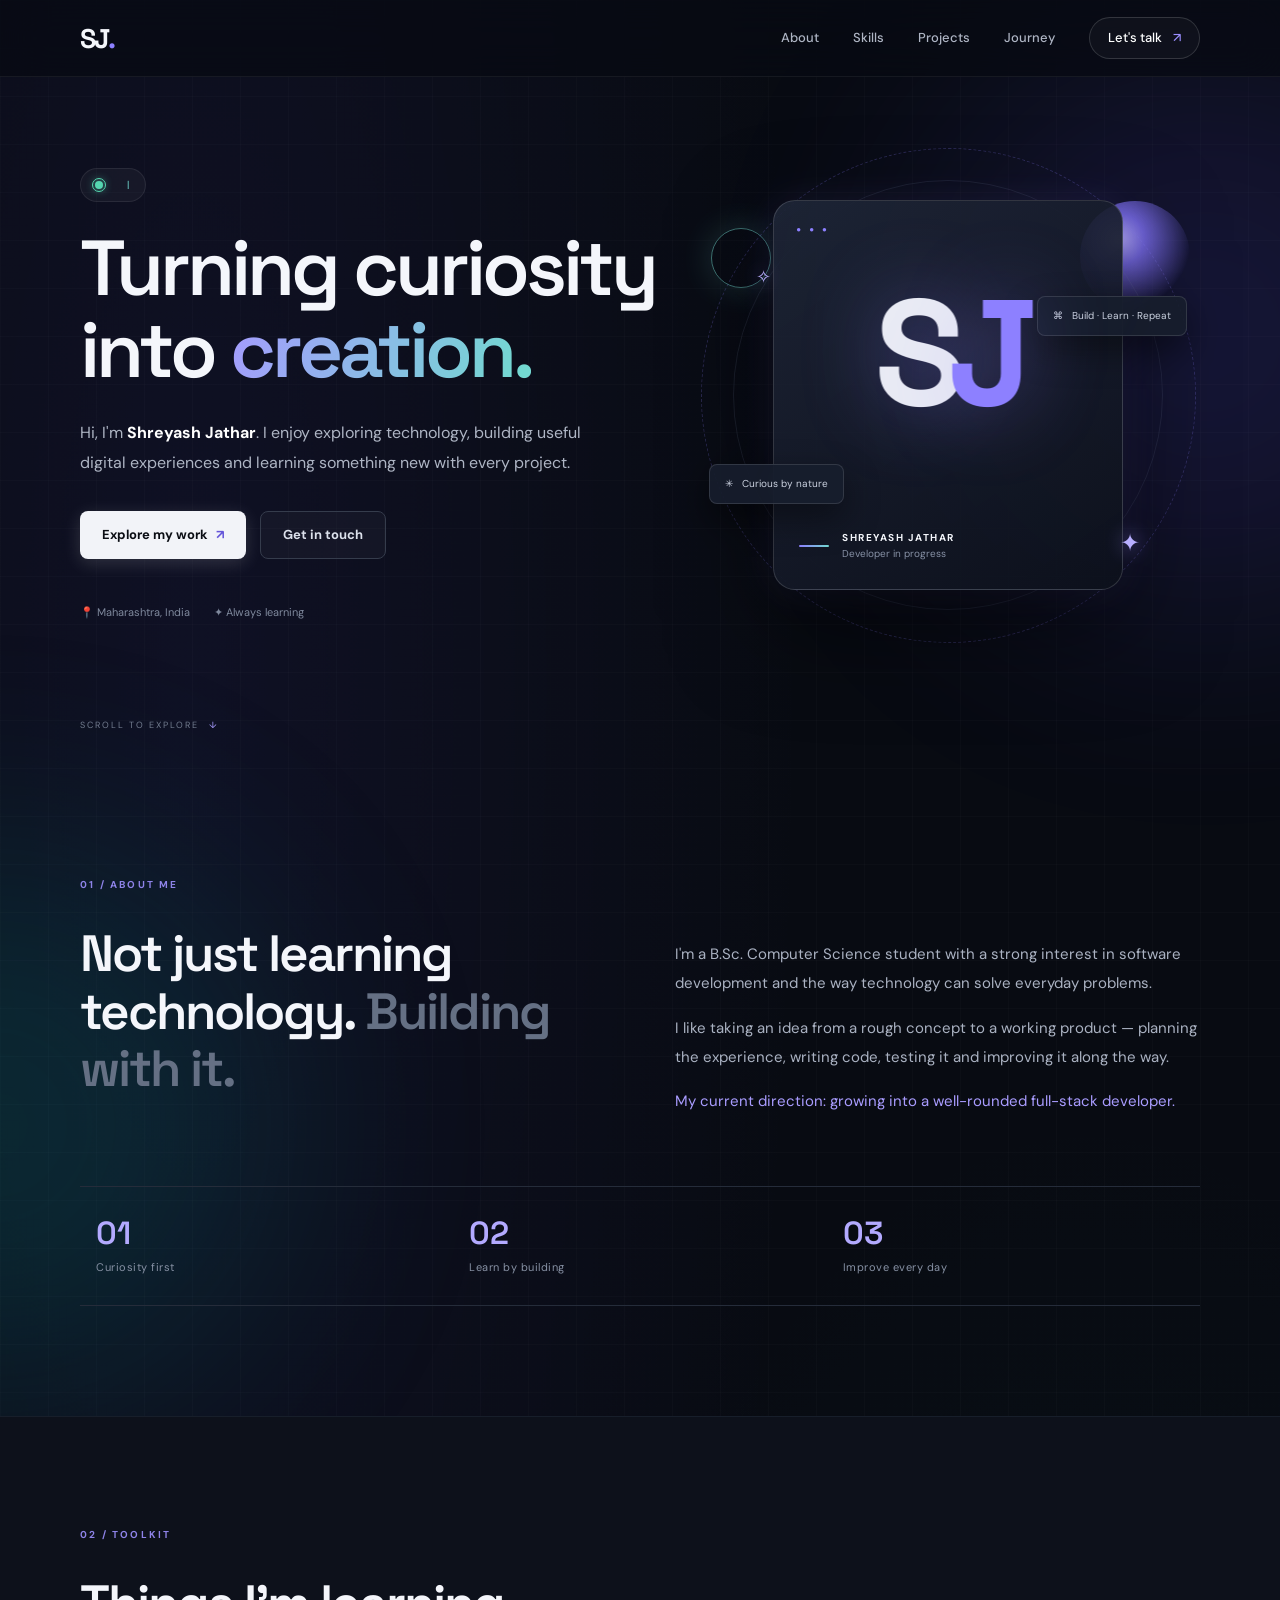
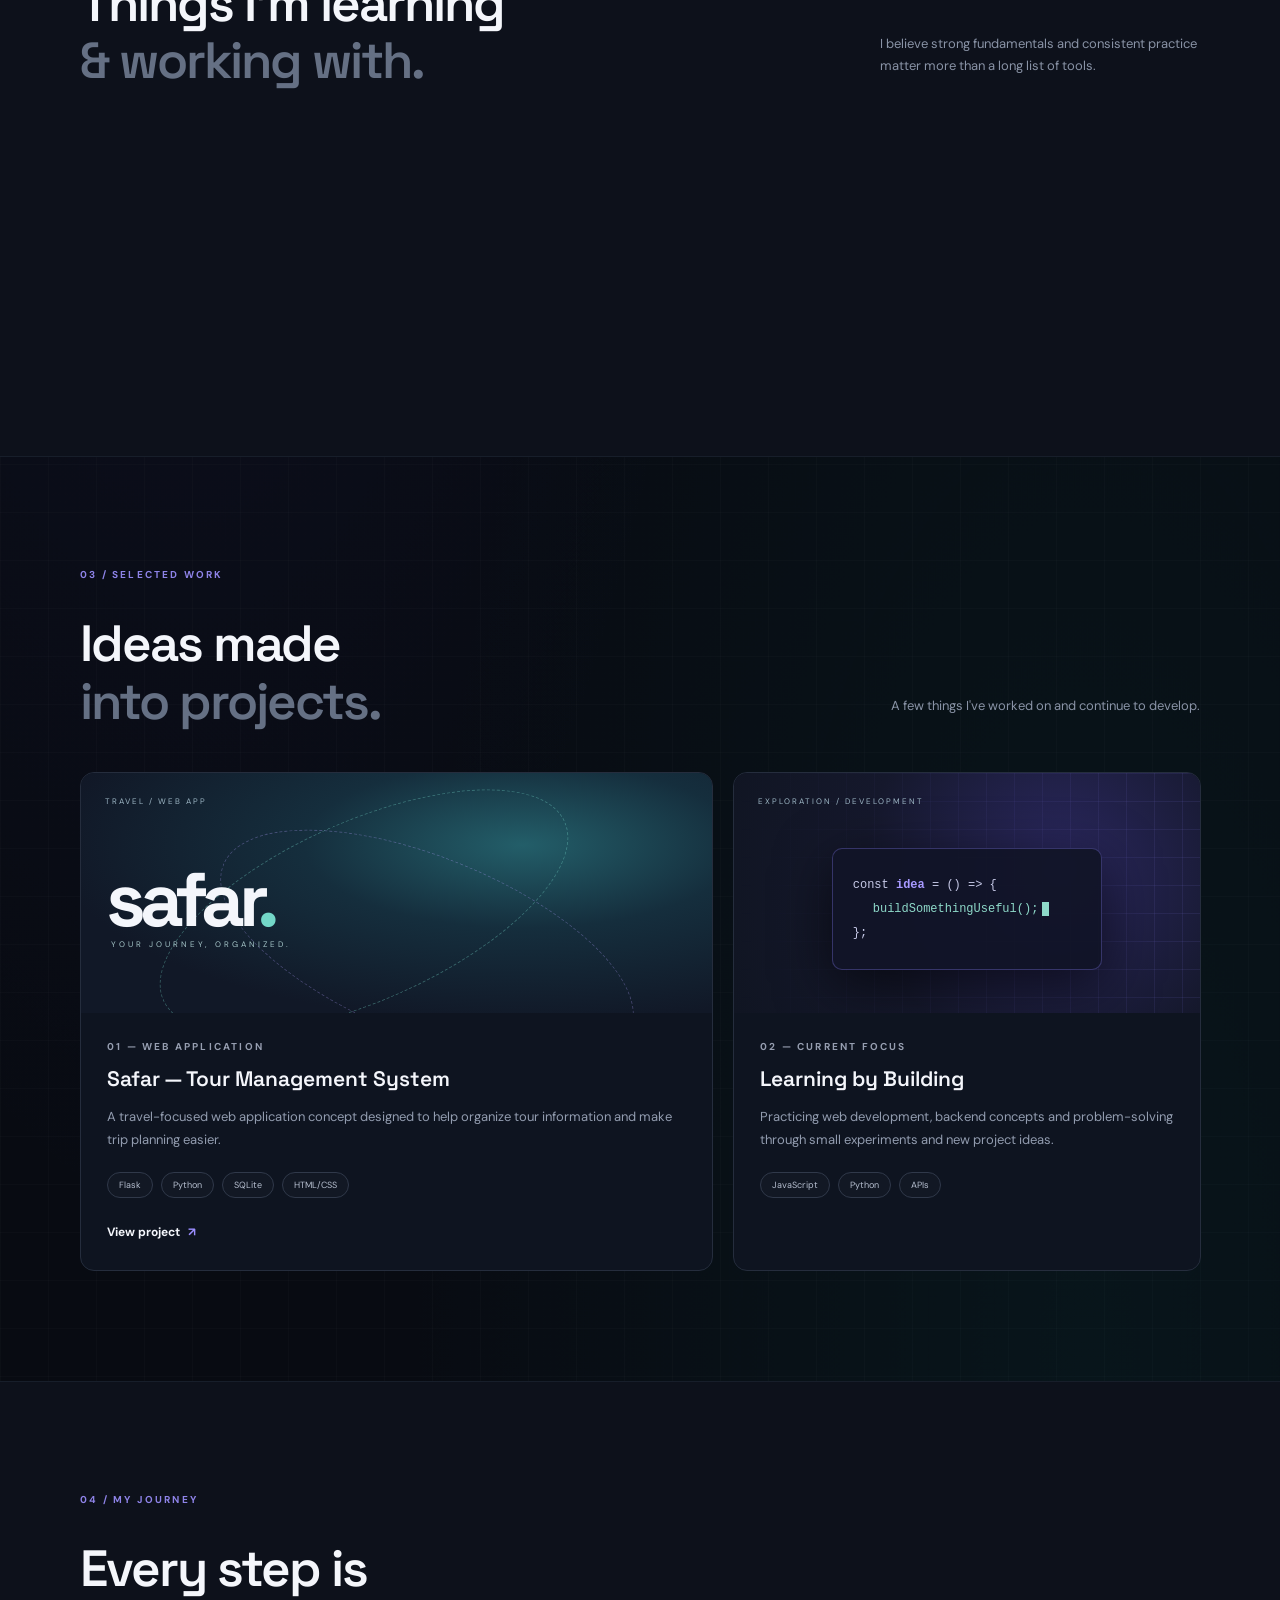
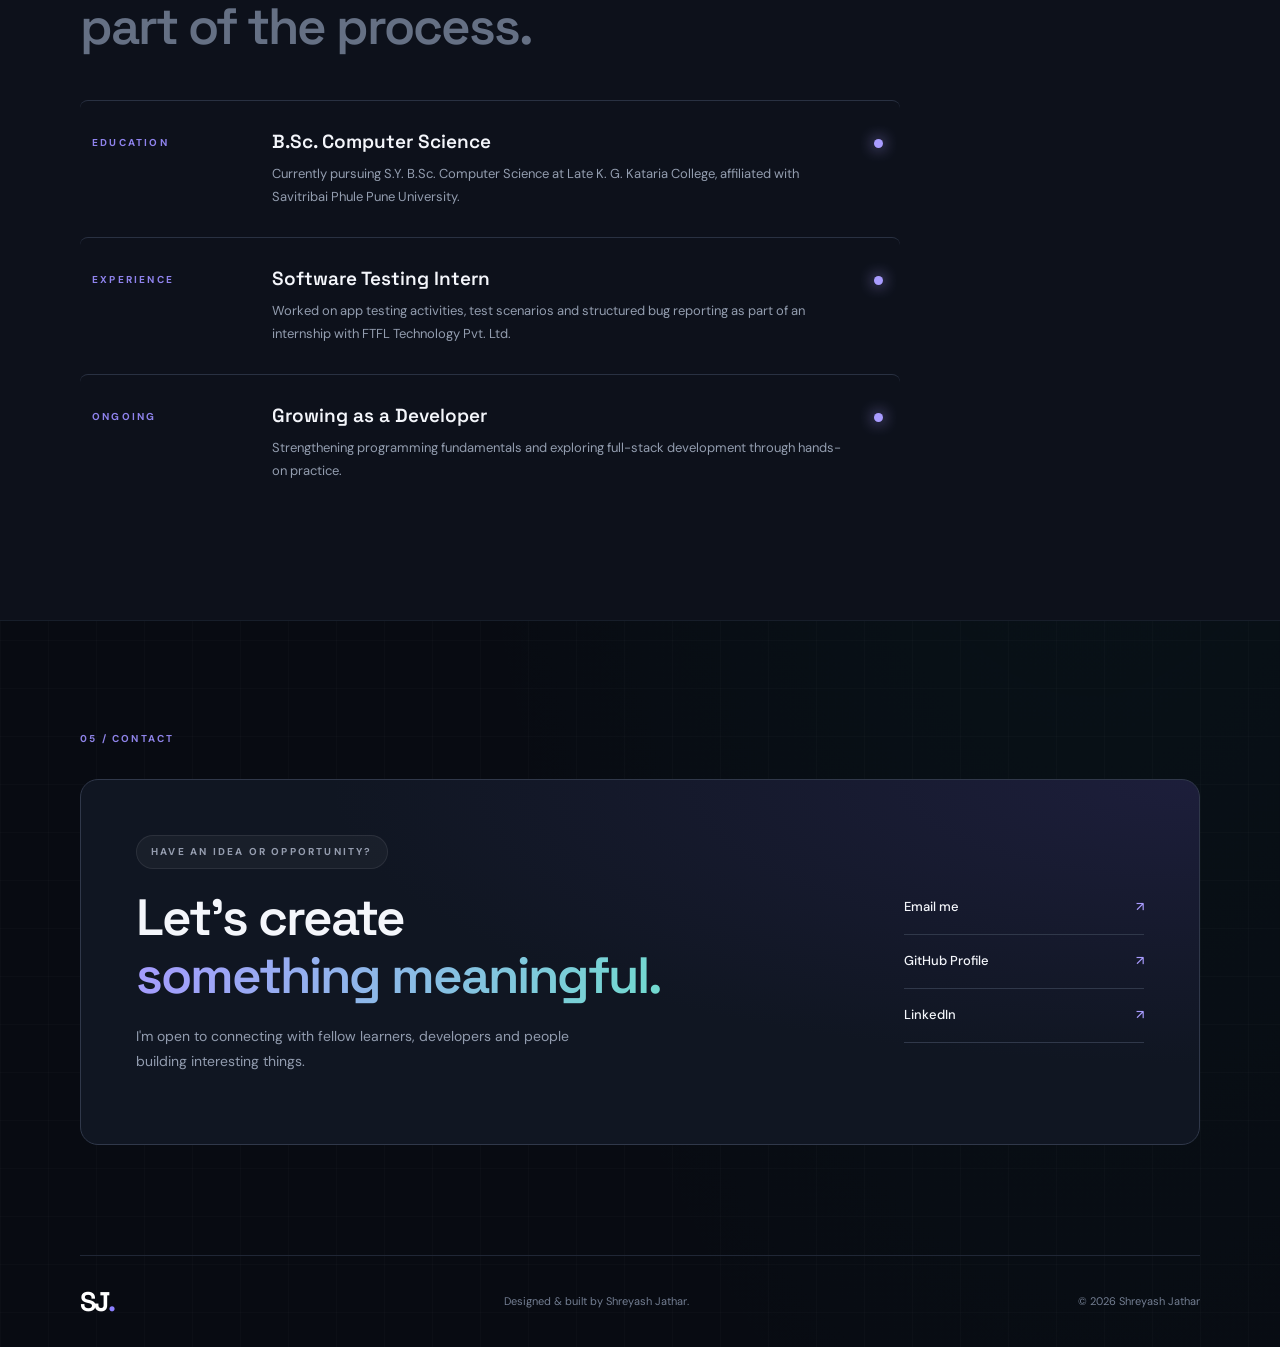
==== index.html @ 14c22c1b "Initial commit: Shreyash Jathar portfolio with advanced motion design" ====
<!DOCTYPE html>
<html lang="en">
<head>
  <meta charset="UTF-8" />
  <meta name="viewport" content="width=device-width, initial-scale=1.0" />
  <meta name="description" content="Shreyash Jathar — Computer Science student, developer and technology enthusiast." />
  <meta name="theme-color" content="#080b12" />
  <title>Shreyash Jathar — Developer Portfolio</title>
  <link rel="preconnect" href="https://fonts.googleapis.com">
  <link rel="preconnect" href="https://fonts.gstatic.com" crossorigin>
  <link href="https://fonts.googleapis.com/css2?family=DM+Sans:wght@400;500;600;700&family=Space+Grotesk:wght@400;500;600;700&display=swap" rel="stylesheet">
  <link rel="stylesheet" href="style.css" />
</head>
<body>
  <div class="scroll-progress" id="scroll-progress"></div>
  <div class="particle-field" aria-hidden="true"><i></i><i></i><i></i><i></i><i></i><i></i><i></i><i></i><i></i><i></i><i></i><i></i></div>
  <div class="ambient ambient-one"></div><div class="ambient ambient-two"></div>
  <header class="nav-wrap">
    <nav class="nav container">
      <a class="brand" href="#home">SJ<span>.</span></a>
      <button class="menu-toggle" aria-label="Toggle navigation" aria-expanded="false">☰</button>
      <div class="nav-links">
        <a href="#about">About</a><a href="#skills">Skills</a><a href="#projects">Projects</a>
        <a href="#journey">Journey</a><a class="nav-contact" href="#contact">Let's talk <span>↗</span></a>
      </div>
    </nav>
  </header>

  <main>
    <section class="hero container" id="home">
      <div class="cursor-glow" aria-hidden="true"></div>
      <div class="hero-copy reveal">
        <div class="eyebrow"><span class="status-dot"></span> <span class="role-text" id="role-text">COMPUTER SCIENCE STUDENT &middot; DEVELOPER</span><span class="role-cursor" aria-hidden="true">|</span></div>
        <h1>Turning curiosity<br>into <span class="gradient-text">creation.</span></h1>
        <p class="hero-lead">Hi, I'm <strong>Shreyash Jathar</strong>. I enjoy exploring technology, building useful digital experiences and learning something new with every project.</p>
        <div class="hero-actions">
          <a class="button primary" href="#projects">Explore my work <span>↗</span></a>
          <a class="button secondary" href="#contact">Get in touch</a>
        </div>
        <div class="hero-meta"><span>📍 Maharashtra, India</span><span>✦ Always learning</span></div>
      </div>
      <div class="hero-visual reveal">
        <div class="motion-orb orb-one"></div><div class="motion-orb orb-two"></div>
        <div class="spark spark-one">✦</div><div class="spark spark-two">✧</div>
        <div class="orbit orbit-a"></div><div class="orbit orbit-b"></div>
        <div class="profile-card">
          <div class="card-top"><span class="window-dots">● ● ●</span></div>
          <div class="monogram">S<span>J</span></div>
          <div class="profile-caption"><span class="caption-line"></span><div><strong>SHREYASH JATHAR</strong><small>Developer in progress</small></div></div>
          <div class="floating-chip chip-code">⌘ &nbsp; Build · Learn · Repeat</div>
          <div class="floating-chip chip-star">✳ &nbsp; Curious by nature</div>
        </div>
      </div>
      <a class="scroll-hint" href="#about">SCROLL TO EXPLORE <span>↓</span></a>
    </section>

    <section class="section container" id="about">
      <div class="section-kicker">01 / ABOUT ME</div>
      <div class="about-grid">
        <div><h2>Not just learning<br>technology. <span class="muted">Building with it.</span></h2></div>
        <div class="about-text"><p>I'm a B.Sc. Computer Science student with a strong interest in software development and the way technology can solve everyday problems.</p><p>I like taking an idea from a rough concept to a working product — planning the experience, writing code, testing it and improving it along the way.</p><p class="accent-note">My current direction: growing into a well-rounded full-stack developer.</p></div>
      </div>
      <div class="stats">
        <div class="stat"><strong>01</strong><span>Curiosity first</span></div>
        <div class="stat"><strong>02</strong><span>Learn by building</span></div>
        <div class="stat"><strong>03</strong><span>Improve every day</span></div>
      </div>
    </section>

    <section class="section skills-section" id="skills">
      <div class="container">
        <div class="section-kicker">02 / TOOLKIT</div>
        <div class="section-heading"><h2>Things I'm learning<br><span class="muted">& working with.</span></h2><p>I believe strong fundamentals and consistent practice matter more than a long list of tools.</p></div>
        <div class="skill-grid">
          <article class="skill-card reveal"><div class="skill-icon">⌘</div><h3>Development</h3><p>HTML · CSS · JavaScript · Python</p><span class="skill-level">Building fundamentals</span></article>
          <article class="skill-card reveal"><div class="skill-icon">▤</div><h3>Backend & Data</h3><p>Flask · REST APIs · SQLite · MySQL</p><span class="skill-level">Learning & practicing</span></article>
          <article class="skill-card reveal"><div class="skill-icon">◈</div><h3>Tools & Workflow</h3><p>Git · GitHub · Netlify · Render</p><span class="skill-level">Project experience</span></article>
          <article class="skill-card reveal"><div class="skill-icon">⌕</div><h3>Quality & Testing</h3><p>Manual testing · Test cases · Bug reports</p><span class="skill-level">Internship experience</span></article>
        </div>
      </div>
    </section>

    <section class="section container" id="projects">
      <div class="section-kicker">03 / SELECTED WORK</div>
      <div class="section-heading"><h2>Ideas made<br><span class="muted">into projects.</span></h2><p>A few things I've worked on and continue to develop.</p></div>
      <div class="project-grid">
        <article class="project-card project-featured reveal">
          <div class="project-art safar-art"><div class="route route-one"></div><div class="route route-two"></div><span class="art-label">TRAVEL / WEB APP</span><div class="safar-word">safar<span>.</span></div><span class="art-sub">YOUR JOURNEY, ORGANIZED.</span></div>
          <div class="project-info"><div class="project-meta">01 — WEB APPLICATION</div><h3>Safar — Tour Management System</h3><p>A travel-focused web application concept designed to help organize tour information and make trip planning easier.</p><div class="tags"><span>Flask</span><span>Python</span><span>SQLite</span><span>HTML/CSS</span></div><a class="text-link" href="https://safar-by-sh.netlify.app/" target="_blank" rel="noreferrer">View project <span>↗</span></a></div>
        </article>
        <article class="project-card reveal">
          <div class="project-art concept-art"><div class="grid-glow"></div><div class="code-window"><div>const <b>idea</b> = () =&gt; {</div><div class="indent">buildSomethingUseful();<span class="code-cursor" aria-hidden="true"></span></div><div>};</div></div><span class="art-label">EXPLORATION / DEVELOPMENT</span></div>
          <div class="project-info"><div class="project-meta">02 — CURRENT FOCUS</div><h3>Learning by Building</h3><p>Practicing web development, backend concepts and problem-solving through small experiments and new project ideas.</p><div class="tags"><span>JavaScript</span><span>Python</span><span>APIs</span></div></div>
        </article>
      </div>
    </section>

    <section class="section journey-section" id="journey">
      <div class="container">
        <div class="section-kicker">04 / MY JOURNEY</div>
        <div class="section-heading"><h2>Every step is<br><span class="muted">part of the process.</span></h2></div>
        <div class="timeline">
          <div class="timeline-item reveal"><div class="timeline-year">EDUCATION</div><div><h3>B.Sc. Computer Science</h3><p>Currently pursuing S.Y. B.Sc. Computer Science at Late K. G. Kataria College, affiliated with Savitribai Phule Pune University.</p></div><span class="timeline-dot"></span></div>
          <div class="timeline-item reveal"><div class="timeline-year">EXPERIENCE</div><div><h3>Software Testing Intern</h3><p>Worked on app testing activities, test scenarios and structured bug reporting as part of an internship with FTFL Technology Pvt. Ltd.</p></div><span class="timeline-dot"></span></div>
          <div class="timeline-item reveal"><div class="timeline-year">ONGOING</div><div><h3>Growing as a Developer</h3><p>Strengthening programming fundamentals and exploring full-stack development through hands-on practice.</p></div><span class="timeline-dot"></span></div>
        </div>
      </div>
    </section>

    <section class="section container contact-section" id="contact">
      <div class="section-kicker">05 / CONTACT</div>
      <div class="contact-panel reveal"><div><div class="eyebrow">HAVE AN IDEA OR OPPORTUNITY?</div><h2>Let's create<br><span class="gradient-text">something meaningful.</span></h2><p>I'm open to connecting with fellow learners, developers and people building interesting things.</p></div><div class="contact-links"><a href="mailto:shreyashjathar1@gmail.com">Email me <span>↗</span></a><a href="https://github.com/ShreyashJathar" target="_blank" rel="noopener noreferrer" aria-label="Visit Shreyash Jathar on GitHub">GitHub Profile <span>↗</span></a><a href="https://www.linkedin.com/in/shreyash-jathar-0607652bb/" target="_blank" rel="noopener noreferrer">LinkedIn <span>↗</span></a></div></div>
    </section>
  </main>

  <footer class="footer container"><a class="brand" href="#home">SJ<span>.</span></a><span>Designed & built by Shreyash Jathar.</span><span>© <span id="year"></span> Shreyash Jathar</span></footer>
  <script src="script.js"></script>
</body>
</html>
---- style.css ----
/* ==========================================================================
   SHREYASH JATHAR - PORTFOLIO STYLESHEET
   Modern Dark Theme with Advanced Motion & Micro-interactions
   ========================================================================== */

/* --- Base & Reset --- */
* {
  box-sizing: border-box;
}

html {
  scroll-behavior: smooth;
  scroll-padding-top: 88px;
}

body {
  margin: 0;
  background: #080b12;
  color: #f4f6fb;
  font-family: "DM Sans", -apple-system, BlinkMacSystemFont, "Segoe UI", Roboto, sans-serif;
  line-height: 1.6;
  overflow-x: hidden;
  background-image: 
    radial-gradient(ellipse at 15% 15%, rgba(101, 85, 255, 0.08), transparent 40%),
    radial-gradient(ellipse at 85% 65%, rgba(0, 184, 169, 0.06), transparent 45%),
    linear-gradient(rgba(255, 255, 255, 0.015) 1px, transparent 1px),
    linear-gradient(90deg, rgba(255, 255, 255, 0.015) 1px, transparent 1px);
  background-size: 100% 100%, 100% 100%, 48px 48px, 48px 48px;
  scrollbar-gutter: stable;
}

a {
  color: inherit;
  text-decoration: none;
}

.container {
  width: min(1120px, calc(100% - 48px));
  margin: auto;
}

/* --- Scroll Progress Bar --- */
.scroll-progress {
  position: fixed;
  z-index: 100;
  top: 0;
  left: 0;
  height: 3px;
  width: 0;
  background: linear-gradient(90deg, #8d80ff, #72d9d0, #b7adff);
  background-size: 200% 100%;
  box-shadow: 0 0 12px rgba(141, 128, 255, 0.6);
  pointer-events: none;
  animation: progressGlow 4s linear infinite;
}

@keyframes progressGlow {
  0% { background-position: 0% 50%; }
  100% { background-position: 200% 50%; }
}

/* --- Ambient Floating Orbs --- */
.ambient {
  position: absolute;
  width: 550px;
  height: 550px;
  border-radius: 50%;
  filter: blur(130px);
  opacity: 0.16;
  pointer-events: none;
  z-index: 0;
  will-change: transform, opacity;
}

.ambient-one {
  background: #6555ff;
  top: 60px;
  right: -200px;
  animation: ambientFloatOne 16s ease-in-out infinite alternate;
}

.ambient-two {
  background: #00b8a9;
  top: 850px;
  left: -280px;
  animation: ambientFloatTwo 20s ease-in-out infinite alternate;
}

@keyframes ambientFloatOne {
  0% { transform: translate3d(0, 0, 0) scale(1); opacity: 0.14; }
  50% { transform: translate3d(-50px, 70px, 0) scale(1.18); opacity: 0.22; }
  100% { transform: translate3d(30px, 120px, 0) scale(0.95); opacity: 0.12; }
}

@keyframes ambientFloatTwo {
  0% { transform: translate3d(0, 0, 0) scale(1); opacity: 0.14; }
  50% { transform: translate3d(60px, -50px, 0) scale(1.12); opacity: 0.2; }
  100% { transform: translate3d(-30px, 80px, 0) scale(0.92); opacity: 0.13; }
}

/* --- Background Star Particles --- */
.particle-field {
  position: fixed;
  inset: 0;
  z-index: -1;
  overflow: hidden;
  pointer-events: none;
}

.particle-field i {
  position: absolute;
  display: block;
  width: 3px;
  height: 3px;
  border-radius: 50%;
  background: #b7adff;
  opacity: 0;
  box-shadow: 0 0 10px 2px rgba(141, 128, 255, 0.7);
  animation: particleDrift 18s linear infinite;
  will-change: transform, opacity;
}

.particle-field i:nth-child(1) { left: 8%; top: 98%; animation-delay: -2s; animation-duration: 20s; }
.particle-field i:nth-child(2) { left: 18%; top: 98%; animation-delay: -11s; animation-duration: 24s; background: #78d9ce; box-shadow: 0 0 10px 2px rgba(120, 217, 206, 0.7); }
.particle-field i:nth-child(3) { left: 32%; top: 98%; animation-delay: -6s; animation-duration: 17s; }
.particle-field i:nth-child(4) { left: 47%; top: 98%; animation-delay: -14s; animation-duration: 26s; background: #78d9ce; }
.particle-field i:nth-child(5) { left: 59%; top: 98%; animation-delay: -4s; animation-duration: 22s; }
.particle-field i:nth-child(6) { left: 70%; top: 98%; animation-delay: -17s; animation-duration: 19s; }
.particle-field i:nth-child(7) { left: 81%; top: 98%; animation-delay: -9s; animation-duration: 25s; background: #78d9ce; }
.particle-field i:nth-child(8) { left: 92%; top: 98%; animation-delay: -13s; animation-duration: 21s; }
.particle-field i:nth-child(9) { left: 14%; top: 98%; animation-delay: -8s; animation-duration: 28s; width: 2px; height: 2px; }
.particle-field i:nth-child(10) { left: 41%; top: 98%; animation-delay: -19s; animation-duration: 23s; width: 2px; height: 2px; }
.particle-field i:nth-child(11) { left: 76%; top: 98%; animation-delay: -3s; animation-duration: 27s; width: 2px; height: 2px; }
.particle-field i:nth-child(12) { left: 95%; top: 98%; animation-delay: -16s; animation-duration: 20s; width: 2px; height: 2px; }

@keyframes particleDrift {
  0% { transform: translate3d(0, 0, 0) scale(0.6); opacity: 0; }
  12% { opacity: 0.8; }
  85% { opacity: 0.5; }
  100% { transform: translate3d(30px, -110vh, 0) scale(1.2); opacity: 0; }
}

/* --- Sticky Navigation --- */
.nav-wrap {
  position: sticky;
  top: 0;
  z-index: 50;
  background: rgba(8, 11, 18, 0.72);
  backdrop-filter: blur(20px);
  -webkit-backdrop-filter: blur(20px);
  border-bottom: 1px solid rgba(255, 255, 255, 0.06);
  transition: background 0.35s ease, border-color 0.35s ease, box-shadow 0.35s ease, padding 0.35s ease;
}

.nav-wrap.scrolled {
  background: rgba(8, 11, 18, 0.88);
  border-bottom: 1px solid rgba(141, 128, 255, 0.16);
  box-shadow: 0 12px 35px rgba(0, 0, 0, 0.55);
}

.nav {
  height: 76px;
  display: flex;
  align-items: center;
  justify-content: space-between;
}

.brand {
  font: 700 27px "Space Grotesk", sans-serif;
  letter-spacing: -2px;
  display: inline-flex;
  align-items: center;
  transition: transform 0.3s cubic-bezier(0.2, 0.8, 0.2, 1);
}

.brand:hover {
  transform: scale(1.06);
}

.brand span {
  color: #8d80ff;
  display: inline-block;
  animation: brandDotPulse 3.5s ease-in-out infinite;
}

@keyframes brandDotPulse {
  0%, 100% { transform: scale(1); color: #8d80ff; text-shadow: 0 0 10px rgba(141, 128, 255, 0.4); }
  50% { transform: scale(1.35); color: #72d9d0; text-shadow: 0 0 18px rgba(114, 217, 208, 0.8); }
}

.nav-links {
  display: flex;
  align-items: center;
  gap: 34px;
  color: #aeb5c4;
  font-size: 13px;
  font-weight: 500;
}

.nav-links a:not(.nav-contact) {
  position: relative;
  padding: 6px 0;
  transition: color 0.3s ease;
}

.nav-links a:not(.nav-contact)::after {
  content: "";
  position: absolute;
  bottom: 0;
  left: 0;
  width: 0;
  height: 2px;
  background: linear-gradient(90deg, #8d80ff, #72d9d0);
  border-radius: 2px;
  transition: width 0.35s cubic-bezier(0.2, 0.8, 0.2, 1);
}

.nav-links a:not(.nav-contact):hover {
  color: #fff;
}

.nav-links a:not(.nav-contact):hover::after {
  width: 100%;
}

.nav-contact {
  color: #fff !important;
  border: 1px solid rgba(255, 255, 255, 0.15);
  background: rgba(255, 255, 255, 0.03);
  padding: 10px 18px;
  border-radius: 30px;
  transition: all 0.35s cubic-bezier(0.2, 0.8, 0.2, 1);
}

.nav-contact:hover {
  border-color: #8d80ff;
  background: rgba(141, 128, 255, 0.15);
  box-shadow: 0 0 25px rgba(141, 128, 255, 0.35);
  transform: translateY(-2px);
}

.nav-contact span,
.button span,
.text-link span {
  display: inline-block;
  margin-left: 8px;
  color: #9b8eff;
  transition: transform 0.3s cubic-bezier(0.2, 0.8, 0.2, 1);
}

.nav-contact:hover span,
.button:hover span,
.text-link:hover span {
  transform: translate(3px, -3px);
  color: #72d9d0;
}

.menu-toggle {
  display: none;
  background: none;
  border: 0;
  color: white;
  font-size: 24px;
  cursor: pointer;
}

/* --- Hero Section --- */
.hero {
  min-height: 690px;
  display: grid;
  grid-template-columns: 1.1fr 0.9fr;
  align-items: center;
  position: relative;
  padding-top: 45px;
  padding-bottom: 100px;
}

.eyebrow,
.section-kicker,
.project-meta,
.timeline-year {
  font-size: 10px;
  letter-spacing: 2.2px;
  color: #969eb0;
  font-weight: 700;
  text-transform: uppercase;
}

.eyebrow {
  display: inline-flex;
  align-items: center;
  gap: 12px;
  background: rgba(255, 255, 255, 0.04);
  padding: 8px 14px;
  border-radius: 20px;
  border: 1px solid rgba(255, 255, 255, 0.08);
}

/* Live Radar Status Dot */
.status-dot {
  width: 8px;
  height: 8px;
  border-radius: 50%;
  background: #55d6b0;
  position: relative;
  box-shadow: 0 0 10px #55d6b0;
  display: inline-block;
}

.status-dot::after {
  content: "";
  position: absolute;
  inset: -3px;
  border-radius: 50%;
  border: 1.5px solid #55d6b0;
  animation: radarPulse 2.2s cubic-bezier(0.2, 0.8, 0.2, 1) infinite;
}

@keyframes radarPulse {
  0% { transform: scale(0.6); opacity: 1; }
  100% { transform: scale(2.4); opacity: 0; }
}

.role-text {
  color: #d8deeb;
  letter-spacing: 1.5px;
}

.role-cursor {
  color: #72d9d0;
  font-weight: 400;
  animation: blinkCursor 0.9s infinite;
}

@keyframes blinkCursor {
  0%, 100% { opacity: 1; }
  50% { opacity: 0; }
}

.hero h1 {
  font: 600 clamp(48px, 6.5vw, 78px) / 1.05 "Space Grotesk", sans-serif;
  letter-spacing: -4px;
  margin: 26px 0;
}

.gradient-text {
  background: linear-gradient(110deg, #a69aff 0%, #72d9d0 50%, #c4bbff 100%);
  background-size: 200% auto;
  -webkit-background-clip: text;
  background-clip: text;
  color: transparent;
  animation: gradientFlow 8s ease infinite;
}

@keyframes gradientFlow {
  0% { background-position: 0% 50%; }
  50% { background-position: 100% 50%; }
  100% { background-position: 0% 50%; }
}

.hero-lead {
  max-width: 510px;
  color: #aeb5c4;
  font-size: 16px;
  line-height: 1.9;
}

.hero-lead strong {
  color: #fff;
}

.hero-actions {
  display: flex;
  gap: 14px;
  margin-top: 32px;
}

.button {
  padding: 13px 22px;
  border-radius: 8px;
  font-size: 13px;
  font-weight: 700;
  display: inline-flex;
  align-items: center;
  transition: transform 0.4s cubic-bezier(0.2, 0.8, 0.2, 1), box-shadow 0.4s ease, border-color 0.3s ease;
  cursor: pointer;
}

.button:hover {
  transform: translateY(-4px);
}

.primary {
  background: #f2f3f8;
  color: #0b0d14;
  position: relative;
  overflow: hidden;
  box-shadow: 0 4px 18px rgba(255, 255, 255, 0.15);
}

.primary span {
  color: #6555d9;
}

.primary::after {
  content: "";
  position: absolute;
  top: -80%;
  left: -40%;
  width: 30%;
  height: 260%;
  background: rgba(255, 255, 255, 0.7);
  transform: rotate(25deg);
  transition: left 0.7s cubic-bezier(0.2, 0.8, 0.2, 1);
  pointer-events: none;
}

.primary:hover::after {
  left: 135%;
}

.primary:hover {
  box-shadow: 0 10px 30px rgba(242, 243, 248, 0.3);
}

.secondary {
  border: 1px solid #353c4c;
  color: #dce1ec;
  background: rgba(255, 255, 255, 0.03);
}

.secondary:hover {
  border-color: #8d80ff;
  color: #fff;
  box-shadow: 0 0 24px rgba(141, 128, 255, 0.25);
  background: rgba(141, 128, 255, 0.08);
}

.hero-meta {
  display: flex;
  gap: 24px;
  margin-top: 45px;
  color: #7f899d;
  font-size: 11px;
}

/* Ambient hero glow following mouse */
.cursor-glow {
  position: absolute;
  width: 280px;
  height: 280px;
  border-radius: 50%;
  pointer-events: none;
  z-index: 0;
  opacity: 0;
  transform: translate(-50%, -50%);
  background: radial-gradient(circle, rgba(137, 124, 255, 0.16), rgba(111, 211, 201, 0.05) 45%, transparent 70%);
  transition: opacity 0.4s ease;
}

.hero:hover .cursor-glow {
  opacity: 1;
}

.hero-copy,
.hero-visual {
  position: relative;
  z-index: 1;
}

/* --- Hero Visual & Profile 3D Card --- */
.hero-visual {
  height: 440px;
  display: grid;
  place-items: center;
  position: relative;
}

.profile-card {
  width: min(350px, 90%);
  height: 390px;
  border: 1px solid rgba(255, 255, 255, 0.15);
  border-radius: 22px;
  background: linear-gradient(145deg, rgba(31, 38, 56, 0.9), rgba(13, 17, 28, 0.95));
  box-shadow: 0 35px 100px rgba(0, 0, 0, 0.55), 0 0 40px rgba(141, 128, 255, 0.12);
  position: relative;
  overflow: visible;
  padding: 22px;
  animation: cardFloat 8s ease-in-out infinite;
  z-index: 1;
  transform-style: preserve-3d;
  transition: transform 0.25s cubic-bezier(0.2, 0.8, 0.2, 1), box-shadow 0.5s ease;
}

@keyframes cardFloat {
  0%, 100% { transform: translateY(0) rotate(-1deg); }
  50% { transform: translateY(-12px) rotate(1.2deg); }
}

.card-top {
  display: flex;
  justify-content: space-between;
  color: #7e899f;
  font-size: 8px;
  letter-spacing: 1.4px;
}

.window-dots {
  color: #8c80ff;
  letter-spacing: 3px;
}

.monogram {
  position: absolute;
  top: 85px;
  left: 50%;
  transform: translateX(-50%) translateZ(30px);
  font: 700 150px / 0.9 "Space Grotesk", sans-serif;
  letter-spacing: -18px;
  color: #e9ebf4;
  text-shadow: 0 0 80px rgba(141, 128, 255, 0.45);
  user-select: none;
  animation: monogramBreathe 5s ease-in-out infinite alternate;
}

@keyframes monogramBreathe {
  0% { text-shadow: 0 0 60px rgba(141, 128, 255, 0.35); }
  100% { text-shadow: 0 0 95px rgba(141, 128, 255, 0.65), 0 0 30px rgba(114, 217, 208, 0.3); }
}

.monogram span {
  color: #8d80ff;
}

.profile-caption {
  position: absolute;
  bottom: 27px;
  left: 25px;
  display: flex;
  align-items: center;
  gap: 13px;
  transform: translateZ(26px);
}

.caption-line {
  width: 30px;
  height: 2px;
  background: linear-gradient(90deg, #8d80ff, #72d9d0);
  border-radius: 2px;
}

.profile-caption strong {
  display: block;
  font-size: 10px;
  letter-spacing: 1.5px;
}

.profile-caption small {
  display: block;
  font-size: 10px;
  color: #8791a6;
}

/* Floating interactive chips with individual physics */
.floating-chip {
  position: absolute;
  background: rgba(23, 30, 45, 0.92);
  backdrop-filter: blur(10px);
  border: 1px solid rgba(255, 255, 255, 0.12);
  border-radius: 8px;
  padding: 11px 15px;
  font-size: 10px;
  color: #cbd2e0;
  box-shadow: 0 14px 35px rgba(0, 0, 0, 0.45);
  transition: transform 0.4s cubic-bezier(0.2, 0.8, 0.2, 1), border-color 0.3s ease, box-shadow 0.4s ease, color 0.3s ease;
  z-index: 5;
  user-select: none;
}

.floating-chip:hover {
  border-color: #8d80ff;
  color: #fff;
  box-shadow: 0 18px 45px rgba(141, 128, 255, 0.3);
  transform: scale(1.08) translateY(-4px) !important;
}

.chip-code {
  right: -65px;
  top: 95px;
  animation: floatChipOne 6s ease-in-out infinite;
}

.chip-star {
  left: -65px;
  bottom: 85px;
  animation: floatChipTwo 7s ease-in-out infinite 0.6s;
}

@keyframes floatChipOne {
  0%, 100% { transform: translateY(0) rotate(0deg); }
  50% { transform: translateY(-13px) rotate(2deg); }
}

@keyframes floatChipTwo {
  0%, 100% { transform: translateY(0) rotate(0deg); }
  50% { transform: translateY(11px) rotate(-2deg); }
}

/* Gyroscope Orbit Rings */
.orbit {
  position: absolute;
  border: 1px solid rgba(120, 128, 160, 0.16);
  border-radius: 50%;
  width: 430px;
  height: 430px;
  pointer-events: none;
  animation: orbitSpinA 30s linear infinite;
}

.orbit-b {
  width: 495px;
  height: 495px;
  border: 1px dashed rgba(141, 128, 255, 0.24);
  animation: orbitSpinB 36s linear infinite;
}

@keyframes orbitSpinA {
  0% { transform: rotate(0deg) scale(1); }
  50% { transform: rotate(180deg) scale(1.04); }
  100% { transform: rotate(360deg) scale(1); }
}

@keyframes orbitSpinB {
  0% { transform: rotate(360deg) scale(1); }
  50% { transform: rotate(180deg) scale(0.96); }
  100% { transform: rotate(0deg) scale(1); }
}

/* Motion graphic orbs in hero */
.motion-orb {
  position: absolute;
  border-radius: 50%;
  pointer-events: none;
  z-index: 0;
}

.orb-one {
  width: 110px;
  height: 110px;
  right: 2%;
  top: 6%;
  background: radial-gradient(circle at 35% 35%, #b7adff 0%, #7165db 25%, rgba(113, 101, 219, 0.15) 65%, transparent 72%);
  animation: floatOrb 8s ease-in-out infinite;
}

.orb-two {
  width: 60px;
  height: 60px;
  left: 3%;
  top: 12%;
  border: 1px solid rgba(117, 217, 207, 0.5);
  box-shadow: 0 0 35px rgba(117, 217, 207, 0.2);
  animation: floatOrb 6s ease-in-out infinite reverse;
}

@keyframes floatOrb {
  0%, 100% { transform: translate3d(0, 0, 0) scale(1); }
  50% { transform: translate3d(14px, -22px, 0) scale(1.08); }
}

.spark {
  position: absolute;
  color: #b8afff;
  z-index: 2;
  text-shadow: 0 0 20px #9b8eff;
  animation: sparkle 3.4s ease-in-out infinite;
  user-select: none;
}

.spark-one {
  right: 12%;
  bottom: 12%;
  font-size: 24px;
}

.spark-two {
  left: 12%;
  top: 20%;
  font-size: 18px;
  animation-delay: 1.3s;
}

@keyframes sparkle {
  0%, 100% { opacity: 0.35; transform: scale(0.75) rotate(0deg); }
  50% { opacity: 1; transform: scale(1.25) rotate(35deg); }
}

/* Scroll hint */
.scroll-hint {
  position: absolute;
  bottom: 35px;
  left: 0;
  color: #737d90;
  font-size: 9px;
  letter-spacing: 2px;
  display: inline-flex;
  align-items: center;
  transition: color 0.3s ease;
  animation: bounceHint 2.4s ease-in-out infinite;
}

.scroll-hint:hover {
  color: #fff;
}

.scroll-hint span {
  margin-left: 10px;
  color: #a99cff;
}

@keyframes bounceHint {
  0%, 100% { transform: translateY(0); }
  50% { transform: translateY(6px); }
}

/* --- Common Section Styles --- */
.section {
  padding-top: 110px;
  padding-bottom: 110px;
  position: relative;
}

.section-kicker {
  color: #8e83e8;
  margin-bottom: 32px;
}

.section h2,
.contact-panel h2 {
  font: 600 clamp(34px, 4vw, 51px) / 1.13 "Space Grotesk", sans-serif;
  letter-spacing: -2px;
  margin: 0;
}

.muted {
  color: #657084;
}

/* --- About Section & Stats --- */
.about-grid {
  display: grid;
  grid-template-columns: 1fr 1fr;
  gap: 70px;
}

.about-text {
  color: #aab2c2;
  font-size: 15px;
  line-height: 1.95;
}

.accent-note {
  color: #a99cff !important;
}

.stats {
  display: grid;
  grid-template-columns: repeat(3, 1fr);
  margin-top: 55px;
  border-top: 1px solid #252c3a;
  border-bottom: 1px solid #252c3a;
}

.stat {
  padding: 26px 16px;
  transition: all 0.35s cubic-bezier(0.2, 0.8, 0.2, 1);
  position: relative;
}

.stat:hover {
  background: rgba(141, 128, 255, 0.05);
  padding-left: 22px;
}

.stat strong {
  font: 600 32px "Space Grotesk", sans-serif;
  display: block;
  color: #b3aaff;
  transition: color 0.3s ease, transform 0.3s ease, text-shadow 0.3s ease;
}

.stat:hover strong {
  color: #72d9d0;
  transform: translateX(4px);
  text-shadow: 0 0 20px rgba(114, 217, 208, 0.45);
}

.stat span {
  font-size: 11px;
  color: #8791a4;
  letter-spacing: 0.5px;
}

/* --- Skills Section --- */
.skills-section,
.journey-section {
  background: #0d111b;
  border-top: 1px solid #171e2a;
  border-bottom: 1px solid #171e2a;
  position: relative;
}

.section-heading {
  display: flex;
  justify-content: space-between;
  align-items: flex-end;
  gap: 40px;
  margin-bottom: 42px;
}

.section-heading p {
  max-width: 320px;
  color: #8993a6;
  font-size: 13px;
  line-height: 1.7;
}

.skill-grid {
  display: grid;
  grid-template-columns: repeat(4, 1fr);
  gap: 16px;
}

/* Spotlight Card Design (Vercel / Linear Style) */
.skill-card {
  padding: 28px 22px;
  border: 1px solid #252d3d;
  background: #111725;
  border-radius: 14px;
  min-height: 195px;
  position: relative;
  overflow: hidden;
  transform-style: preserve-3d;
  transition: transform 0.45s cubic-bezier(0.2, 0.8, 0.2, 1), border-color 0.35s ease, box-shadow 0.45s ease;
  will-change: transform;
}

/* Spotlight Border Glow */
.skill-card::before,
.project-card::before {
  content: "";
  position: absolute;
  inset: -1px;
  border-radius: inherit;
  padding: 1px;
  background: radial-gradient(
    380px circle at var(--mouse-x, -400px) var(--mouse-y, -400px),
    rgba(169, 156, 255, 0.45),
    rgba(114, 217, 208, 0.18),
    transparent 65%
  );
  -webkit-mask: linear-gradient(#fff 0 0) content-box, linear-gradient(#fff 0 0);
  -webkit-mask-composite: xor;
  mask-composite: exclude;
  pointer-events: none;
  opacity: 0;
  transition: opacity 0.35s ease;
  z-index: 3;
}

.skill-card:hover::before,
.project-card:hover::before {
  opacity: 1;
}

.skill-card:hover {
  border-color: rgba(141, 128, 255, 0.35);
  box-shadow: 0 20px 55px rgba(0, 0, 0, 0.4), 0 0 30px rgba(141, 128, 255, 0.12);
}

.skill-icon {
  font-size: 26px;
  color: #a99cff;
  display: inline-block;
  transition: transform 0.4s cubic-bezier(0.2, 0.8, 0.2, 1), color 0.3s ease;
}

.skill-card:hover .skill-icon {
  transform: translateY(-4px) rotate(-10deg) scale(1.15);
  color: #72d9d0;
}

.skill-card h3 {
  font: 600 18px "Space Grotesk", sans-serif;
  margin: 18px 0 8px;
}

.skill-card p,
.skill-level {
  font-size: 11px;
  color: #8e98aa;
}

.skill-level {
  display: inline-block;
  margin-top: 14px;
  color: #8d80e9;
  font-weight: 500;
  transition: color 0.3s ease;
}

.skill-card:hover .skill-level {
  color: #72d9d0;
}

/* --- Projects Section --- */
.project-grid {
  display: grid;
  grid-template-columns: 1.15fr 0.85fr;
  gap: 20px;
}

.project-card {
  border: 1px solid #252d3d;
  border-radius: 14px;
  overflow: hidden;
  background: #0e1420;
  position: relative;
  transform-style: preserve-3d;
  transition: transform 0.5s cubic-bezier(0.2, 0.8, 0.2, 1), border-color 0.35s ease, box-shadow 0.5s ease;
  will-change: transform;
}

.project-card:hover {
  border-color: rgba(141, 128, 255, 0.4);
  box-shadow: 0 25px 70px rgba(0, 0, 0, 0.5), 0 0 35px rgba(141, 128, 255, 0.1);
}

.project-art {
  height: 240px;
  position: relative;
  overflow: hidden;
  background: #121b2c;
}

.project-art::after {
  content: "";
  position: absolute;
  inset: -60% -100%;
  background: linear-gradient(110deg, transparent 42%, rgba(255, 255, 255, 0.12) 50%, transparent 58%);
  transform: translateX(-65%);
  transition: transform 0.9s cubic-bezier(0.2, 0.8, 0.2, 1);
  pointer-events: none;
}

.project-card:hover .project-art::after {
  transform: translateX(65%);
}

.safar-art {
  background: radial-gradient(ellipse at 70% 30%, #235e69 0%, #152e3d 35%, #111827 75%);
}

.route {
  position: absolute;
  width: 440px;
  height: 180px;
  border: 1.5px dashed rgba(118, 213, 199, 0.65);
  border-radius: 50%;
  transform: rotate(-24deg);
  opacity: 0.55;
  left: 10%;
  top: 20%;
  animation: routePulse 12s ease-in-out infinite alternate;
}

.route-two {
  transform: rotate(22deg);
  left: 20%;
  top: 35%;
  border-color: rgba(180, 162, 255, 0.55);
  animation: routePulse 16s ease-in-out infinite alternate-reverse;
}

@keyframes routePulse {
  0% { transform: rotate(-24deg) scale(1); opacity: 0.4; }
  50% { transform: rotate(-20deg) scale(1.05); opacity: 0.7; }
  100% { transform: rotate(-26deg) scale(0.98); opacity: 0.4; }
}

.art-label {
  position: absolute;
  top: 22px;
  left: 24px;
  font-size: 8px;
  letter-spacing: 2px;
  color: #9db6c4;
}

.safar-word {
  position: absolute;
  left: 25px;
  top: 78px;
  font: 700 76px "Space Grotesk", sans-serif;
  letter-spacing: -6px;
  user-select: none;
  transition: transform 0.4s ease;
}

.project-card:hover .safar-word {
  transform: translateX(6px);
}

.safar-word span {
  color: #73d7c8;
}

.art-sub {
  position: absolute;
  left: 30px;
  top: 165px;
  font-size: 8px;
  letter-spacing: 3px;
  color: #a4c4c7;
}

.concept-art {
  background: radial-gradient(circle at 70% 40%, #2b2860, #15182c 55%, #101522);
}

.grid-glow {
  position: absolute;
  inset: 0;
  background-image: 
    linear-gradient(rgba(143, 134, 255, 0.1) 1px, transparent 1px),
    linear-gradient(90deg, rgba(143, 134, 255, 0.1) 1px, transparent 1px);
  background-size: 28px 28px;
  mask-image: linear-gradient(90deg, transparent, #000);
  -webkit-mask-image: linear-gradient(90deg, transparent, #000);
}

.code-window {
  position: absolute;
  top: 75px;
  left: 50%;
  transform: translateX(-50%);
  width: 270px;
  padding: 24px 20px;
  border: 1px solid rgba(141, 128, 255, 0.3);
  border-radius: 10px;
  background: rgba(17, 21, 40, 0.95);
  color: #c6c9e7;
  font: 12px / 2 monospace;
  box-shadow: 0 15px 55px rgba(0, 0, 0, 0.6);
  transition: transform 0.4s ease, border-color 0.4s ease;
}

.project-card:hover .code-window {
  transform: translateX(-50%) translateY(-5px);
  border-color: #8d80ff;
}

.code-window b {
  color: #a89aff;
}

.indent {
  padding-left: 20px;
  color: #8ed9c9;
}

.code-cursor {
  display: inline-block;
  width: 7px;
  height: 14px;
  background: #8ed9c9;
  margin-left: 4px;
  vertical-align: middle;
  animation: codeBlink 1s infinite;
}

@keyframes codeBlink {
  0%, 100% { opacity: 1; }
  50% { opacity: 0; }
}

.project-info {
  padding: 26px;
  transform: translateZ(14px);
}

.project-info h3 {
  font: 600 21px "Space Grotesk", sans-serif;
  margin: 10px 0;
}

.project-info p {
  font-size: 13px;
  color: #929caf;
  line-height: 1.8;
}

.tags {
  display: flex;
  flex-wrap: wrap;
  gap: 8px;
  margin: 20px 0;
}

.tags span {
  font-size: 9px;
  color: #b6bfd0;
  border: 1px solid #30394a;
  padding: 5px 11px;
  border-radius: 20px;
  background: rgba(255, 255, 255, 0.02);
  transition: all 0.25s ease;
}

.tags span:hover {
  transform: translateY(-2px);
  border-color: #8d80ff;
  color: #fff;
  background: rgba(141, 128, 255, 0.12);
}

.text-link {
  font-size: 12px;
  font-weight: 700;
  display: inline-flex;
  align-items: center;
  transition: color 0.3s ease;
}

.text-link:hover {
  color: #72d9d0;
}

/* --- Journey Section & Timeline --- */
.timeline {
  max-width: 820px;
  margin-top: 45px;
}

.timeline-item {
  display: grid;
  grid-template-columns: 150px 1fr 14px;
  gap: 30px;
  padding: 28px 12px;
  border-top: 1px solid #293142;
  position: relative;
  transition: padding-left 0.35s cubic-bezier(0.2, 0.8, 0.2, 1), background 0.35s ease;
  border-radius: 8px;
}

.timeline-item:hover {
  padding-left: 20px;
  background: linear-gradient(90deg, rgba(141, 128, 255, 0.05), transparent);
}

.timeline-year {
  padding-top: 6px;
  color: #8f83ed;
  transition: color 0.3s ease;
}

.timeline-item:hover .timeline-year {
  color: #72d9d0;
}

.timeline-item h3 {
  font: 600 19px "Space Grotesk", sans-serif;
  margin: 0 0 8px;
}

.timeline-item p {
  font-size: 13px;
  color: #939daf;
  max-width: 580px;
  margin: 0;
  line-height: 1.8;
}

.timeline-dot {
  width: 9px;
  height: 9px;
  border-radius: 50%;
  background: #a99cff;
  margin-top: 10px;
  box-shadow: 0 0 15px #a99cff;
  transition: transform 0.35s cubic-bezier(0.2, 0.8, 0.2, 1), background 0.35s ease, box-shadow 0.35s ease;
}

.timeline-item:hover .timeline-dot {
  transform: scale(1.45);
  background: #72d9d0;
  box-shadow: 0 0 22px #72d9d0, 0 0 0 6px rgba(114, 217, 208, 0.2);
}

/* --- Contact Section --- */
.contact-panel {
  display: grid;
  grid-template-columns: 1fr 240px;
  gap: 60px;
  padding: 55px;
  border: 1px solid #30384a;
  border-radius: 18px;
  background: radial-gradient(ellipse at 100% 0%, rgba(41, 38, 83, 0.5), transparent 55%), #101622;
  position: relative;
  overflow: hidden;
  transition: transform 0.4s cubic-bezier(0.2, 0.8, 0.2, 1), border-color 0.35s ease, box-shadow 0.4s ease;
}

.contact-panel:hover {
  border-color: rgba(141, 128, 255, 0.35);
  box-shadow: 0 25px 80px rgba(0, 0, 0, 0.5), 0 0 45px rgba(141, 128, 255, 0.1);
}

.contact-panel h2 {
  margin: 20px 0;
}

.contact-panel p {
  color: #929caf;
  font-size: 14px;
  max-width: 440px;
  line-height: 1.8;
}

.contact-links {
  display: flex;
  flex-direction: column;
  justify-content: center;
}

.contact-links a {
  padding: 16px 0;
  border-bottom: 1px solid #30384a;
  font-size: 13px;
  font-weight: 500;
  transition: all 0.3s cubic-bezier(0.2, 0.8, 0.2, 1);
}

.contact-links a:hover {
  padding-left: 10px;
  color: #fff;
  border-bottom-color: #8d80ff;
}

.contact-links span {
  float: right;
  color: #a99cff;
  transition: transform 0.3s cubic-bezier(0.2, 0.8, 0.2, 1), color 0.3s ease;
}

.contact-links a:hover span {
  transform: translate(4px, -4px);
  color: #72d9d0;
}

/* --- Footer --- */
.footer {
  display: flex;
  justify-content: space-between;
  align-items: center;
  padding-top: 28px;
  padding-bottom: 28px;
  border-top: 1px solid #202736;
  color: #737e92;
  font-size: 11px;
}

.footer .brand {
  color: #fff;
}

/* --- Staggered Scroll Reveal System --- */
.reveal {
  opacity: 0;
  transform: translateY(32px) scale(0.985);
  filter: blur(6px);
  transition: opacity 0.85s cubic-bezier(0.2, 0.7, 0.2, 1),
              transform 0.85s cubic-bezier(0.2, 0.7, 0.2, 1),
              filter 0.85s cubic-bezier(0.2, 0.7, 0.2, 1);
  will-change: opacity, transform, filter;
}

.reveal.visible {
  opacity: 1;
  transform: translateY(0) scale(1);
  filter: blur(0);
}

.skill-card.reveal:nth-child(2),
.project-card.reveal:nth-child(2) {
  transition-delay: 100ms;
}

.skill-card.reveal:nth-child(3) {
  transition-delay: 200ms;
}

.skill-card.reveal:nth-child(4) {
  transition-delay: 300ms;
}

/* --- Custom Smooth Cursor (Desktop) --- */
.custom-cursor-dot,
.custom-cursor-ring {
  position: fixed;
  top: 0;
  left: 0;
  border-radius: 50%;
  pointer-events: none;
  z-index: 9999;
  transform: translate3d(-100px, -100px, 0);
  transition: opacity 0.3s ease;
}

.custom-cursor-dot {
  width: 6px;
  height: 6px;
  background: #a99cff;
  margin-top: -3px;
  margin-left: -3px;
  box-shadow: 0 0 12px #a99cff;
}

.custom-cursor-ring {
  width: 32px;
  height: 32px;
  margin-top: -16px;
  margin-left: -16px;
  border: 1.5px solid rgba(169, 156, 255, 0.45);
  transition: width 0.25s ease, height 0.25s ease, border-color 0.25s ease, background 0.25s ease;
}

.custom-cursor-ring.cursor-hover {
  border-color: rgba(114, 217, 208, 0.85);
  background: rgba(114, 217, 208, 0.08);
  box-shadow: 0 0 25px rgba(114, 217, 208, 0.3);
}

/* --- Responsive Media Queries --- */
@media (max-width: 800px) {
  .hero {
    grid-template-columns: 1fr;
    padding-top: 75px;
    gap: 35px;
    min-height: auto;
  }

  .hero-visual {
    height: 390px;
  }

  .hero h1 {
    font-size: 58px;
  }

  .chip-code {
    right: -15px;
  }

  .chip-star {
    left: -15px;
  }

  .about-grid {
    grid-template-columns: 1fr;
    gap: 25px;
  }

  .skill-grid {
    grid-template-columns: repeat(2, 1fr);
  }

  .section-heading {
    display: block;
  }

  .section-heading p {
    margin-top: 18px;
  }

  .project-grid {
    grid-template-columns: 1fr;
  }

  .contact-panel {
    grid-template-columns: 1fr;
    gap: 30px;
    padding: 35px 25px;
  }

  .contact-links {
    max-width: 350px;
  }

  .nav-links {
    display: none;
    position: absolute;
    top: 76px;
    left: 0;
    right: 0;
    background: #0c111c;
    padding: 22px 24px;
    flex-direction: column;
    align-items: flex-start;
    border-bottom: 1px solid #252d3d;
  }

  .nav-links.open {
    display: flex;
  }

  .menu-toggle {
    display: block;
  }

  .scroll-hint {
    bottom: 20px;
  }

  .section {
    padding-top: 75px;
    padding-bottom: 75px;
  }
}

@media (max-width: 520px) {
  .container {
    width: min(100% - 34px, 1120px);
  }

  .hero h1 {
    font-size: 44px;
    letter-spacing: -3px;
  }

  .hero-lead {
    font-size: 14px;
  }

  .hero-meta {
    gap: 14px;
    flex-wrap: wrap;
  }

  .hero-visual {
    transform: scale(0.88);
    margin: -10px -20px;
  }

  .orbit {
    width: 350px;
    height: 350px;
  }

  .orbit-b {
    width: 400px;
    height: 400px;
  }

  .profile-card {
    height: 350px;
  }

  .chip-code {
    right: -5px;
  }

  .chip-star {
    left: -5px;
  }

  .section h2,
  .contact-panel h2 {
    font-size: 34px;
  }

  .skill-grid {
    grid-template-columns: 1fr;
    gap: 12px;
  }

  .skill-card {
    padding: 20px 16px;
    min-height: 160px;
  }

  .stats {
    grid-template-columns: 1fr;
    gap: 10px;
  }

  .timeline-item {
    grid-template-columns: 1fr 12px;
    gap: 12px;
  }

  .timeline-year {
    grid-column: 1 / -1;
  }

  .timeline-item > div:nth-child(2) {
    grid-column: 1;
  }

  .timeline-dot {
    grid-column: 2;
    grid-row: 2;
  }

  .footer {
    gap: 14px;
    flex-wrap: wrap;
  }

  .footer span:nth-child(2) {
    display: none;
  }
}

/* --- Accessibility: Reduced Motion & Touch Devices --- */
@media (pointer: coarse), (prefers-reduced-motion: reduce) {
  .custom-cursor-dot,
  .custom-cursor-ring {
    display: none !important;
  }
}

@media (prefers-reduced-motion: reduce) {
  html {
    scroll-behavior: auto !important;
  }

  *,
  *::before,
  *::after {
    animation-duration: 0.01ms !important;
    animation-iteration-count: 1 !important;
    transition-duration: 0.01ms !important;
  }

  .particle-field,
  .cursor-glow,
  .scroll-progress {
    display: none !important;
  }

  .reveal {
    opacity: 1 !important;
    transform: none !important;
    filter: none !important;
  }
}
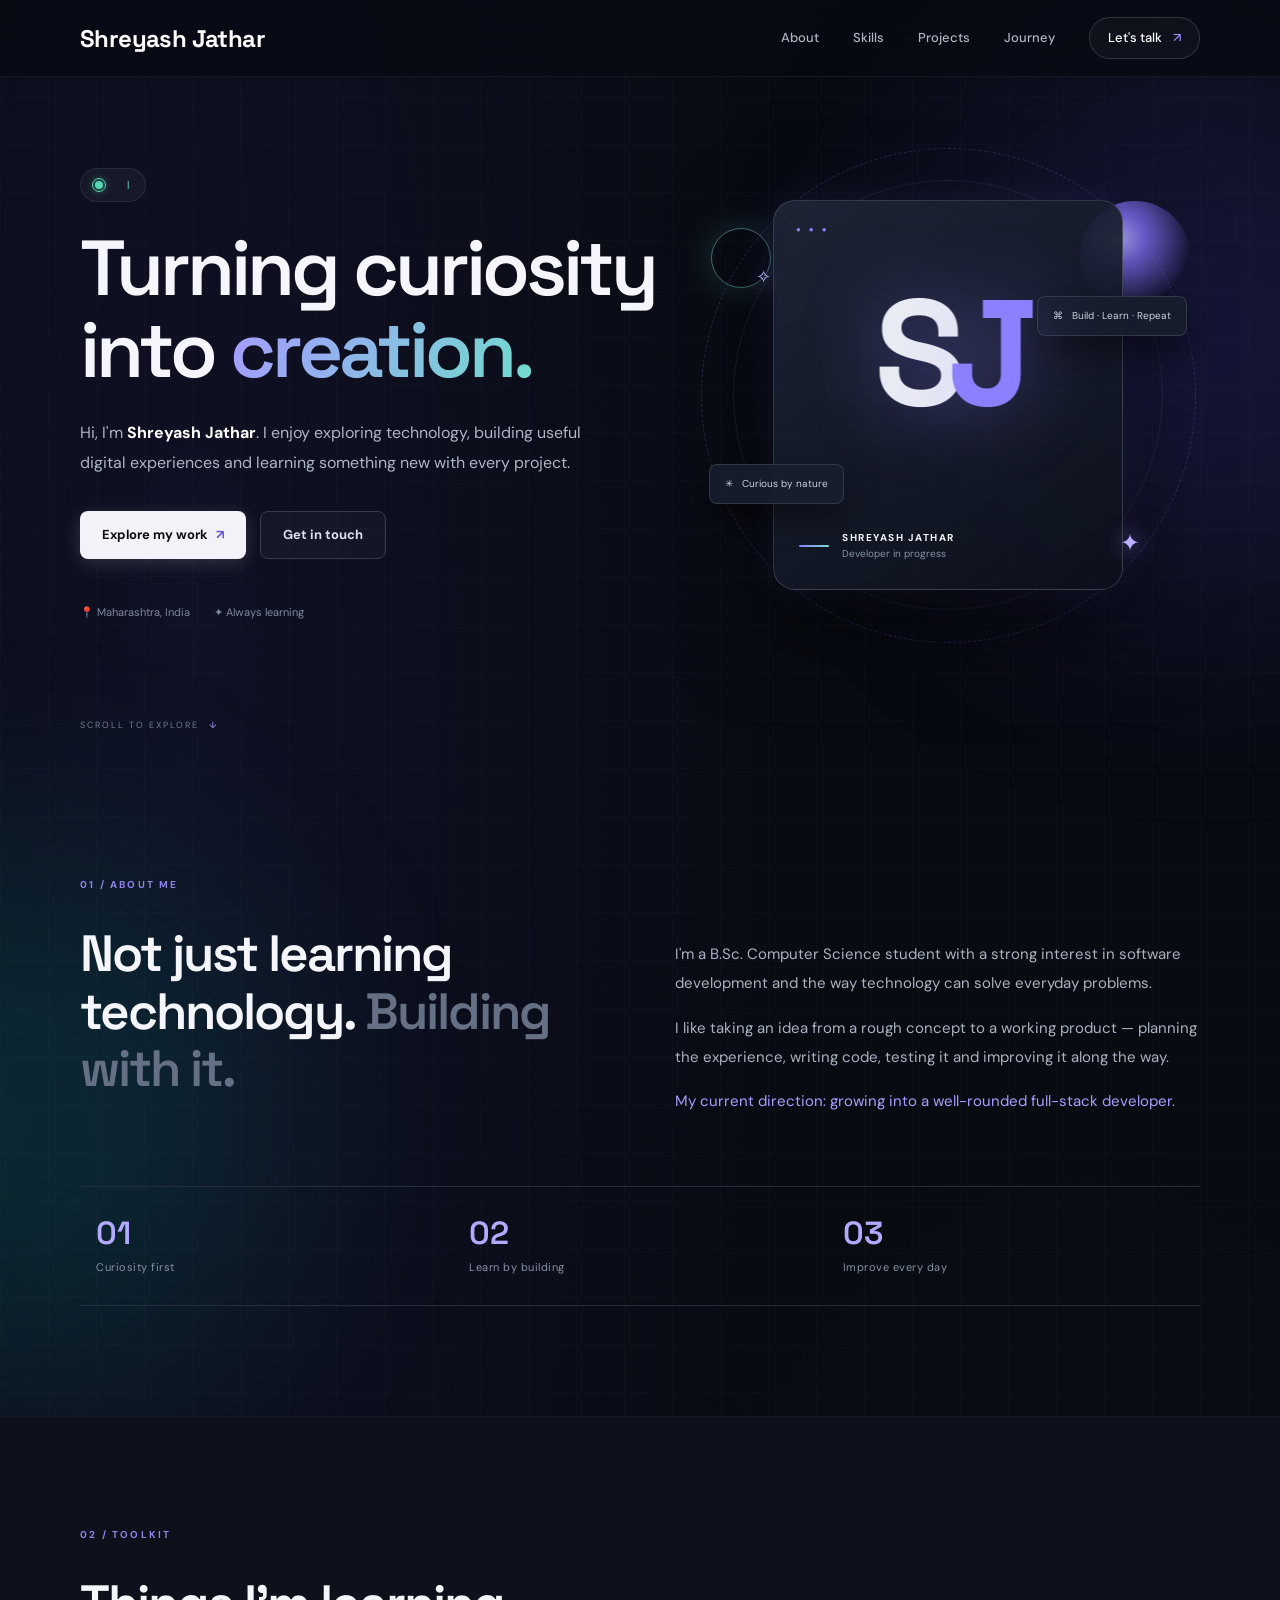
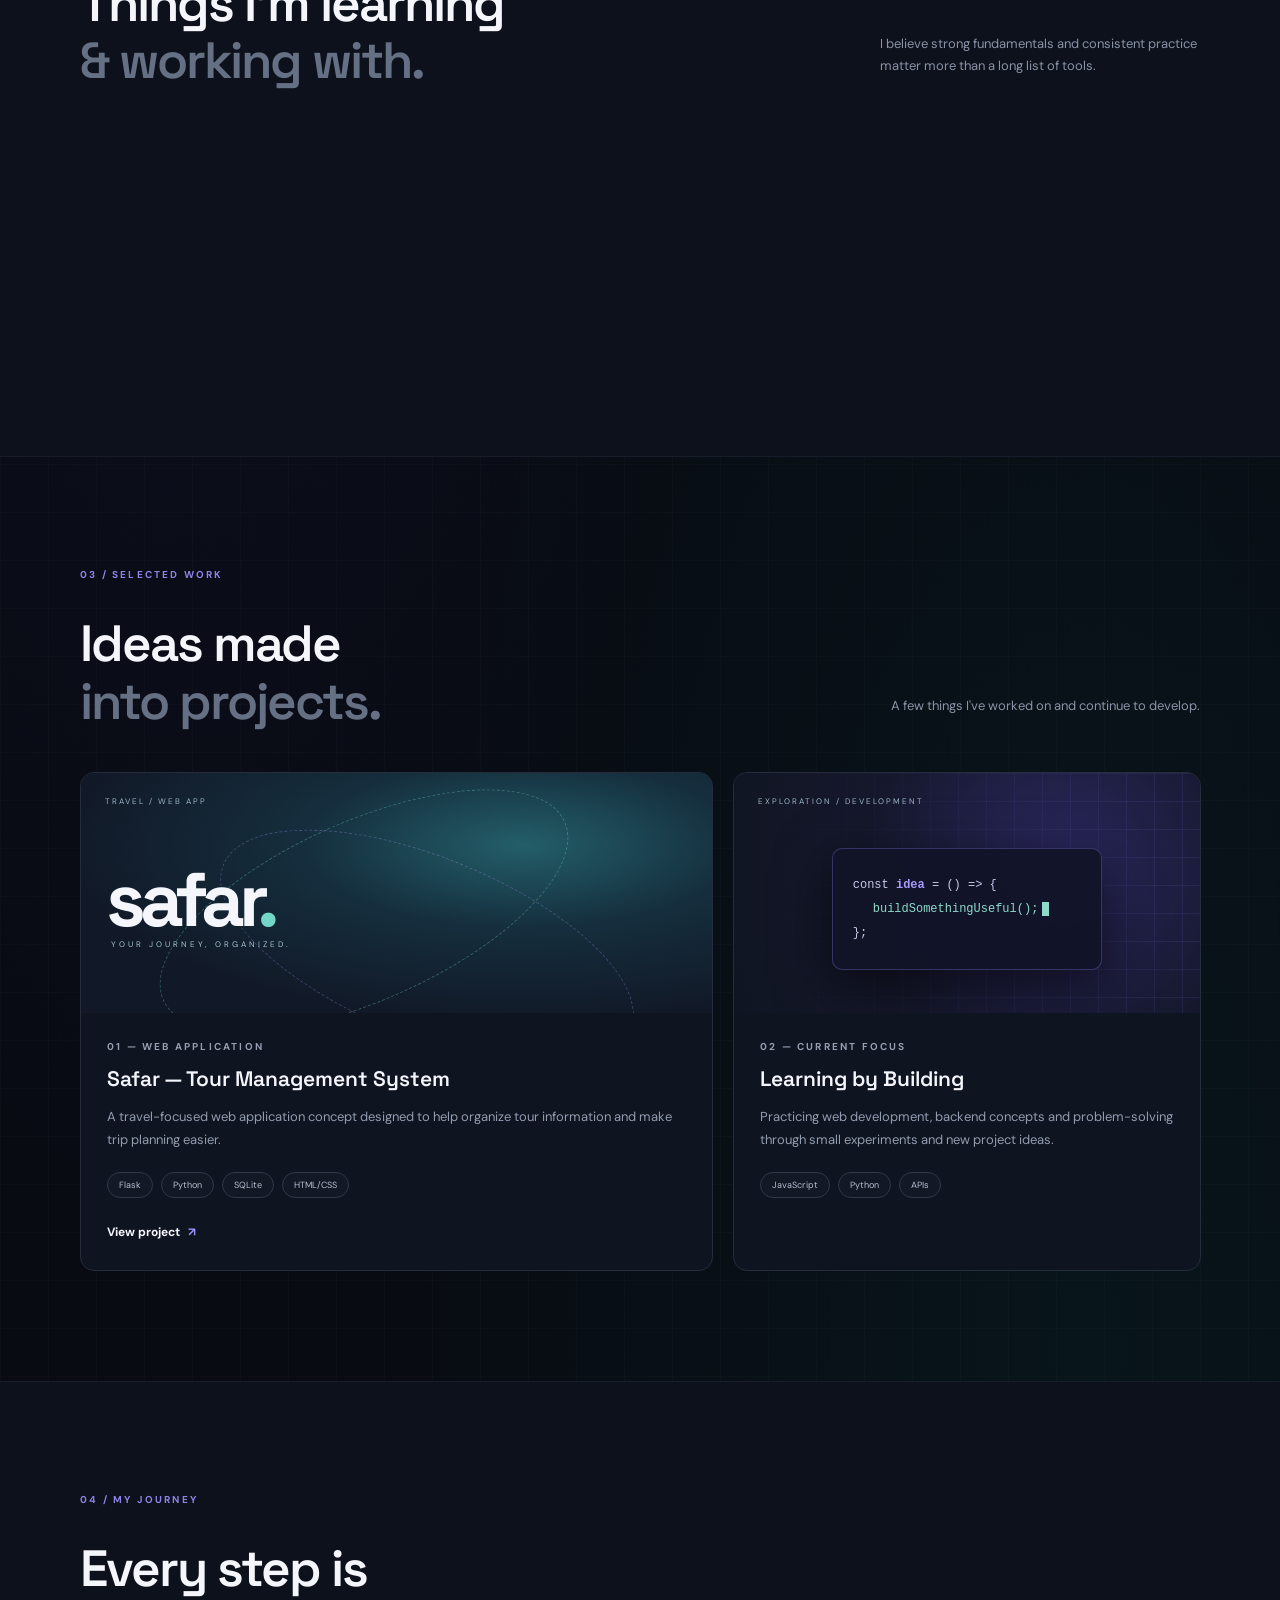
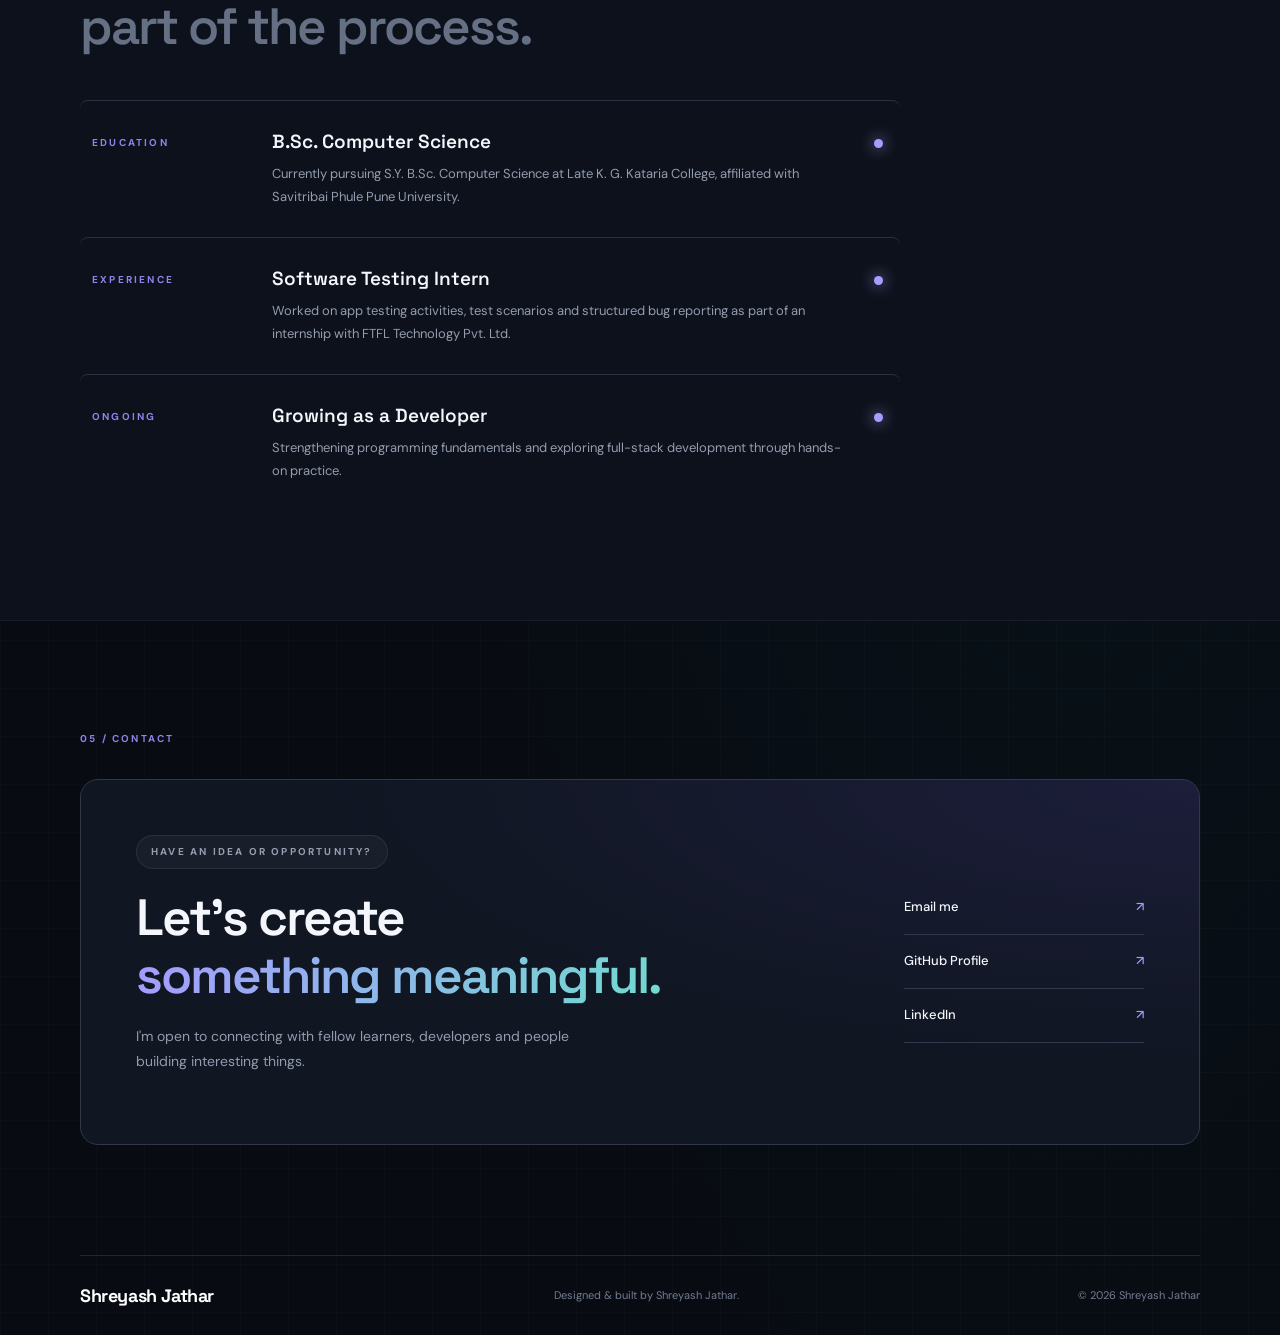
==== commit 7093a83e: "Update brand name to Shreyash Jathar in navbar and footer" ====
--- a/index.html
+++ b/index.html
@@ -17,7 +17,7 @@
   <div class="ambient ambient-one"></div><div class="ambient ambient-two"></div>
   <header class="nav-wrap">
     <nav class="nav container">
-      <a class="brand" href="#home">SJ<span>.</span></a>
+      <a class="brand" href="#home">Shreyash Jathar</a>
       <button class="menu-toggle" aria-label="Toggle navigation" aria-expanded="false">☰</button>
       <div class="nav-links">
         <a href="#about">About</a><a href="#skills">Skills</a><a href="#projects">Projects</a>
@@ -113,7 +113,7 @@
     </section>
   </main>
 
-  <footer class="footer container"><a class="brand" href="#home">SJ<span>.</span></a><span>Designed & built by Shreyash Jathar.</span><span>© <span id="year"></span> Shreyash Jathar</span></footer>
+  <footer class="footer container"><a class="brand" href="#home">Shreyash Jathar</a><span>Designed & built by Shreyash Jathar.</span><span>© <span id="year"></span> Shreyash Jathar</span></footer>
   <script src="script.js"></script>
 </body>
 </html>
--- a/style.css
+++ b/style.css
@@ -52,6 +52,8 @@
   box-shadow: 0 0 12px rgba(141, 128, 255, 0.6);
   pointer-events: none;
   animation: progressGlow 4s linear infinite;
+  transition: width 0.12s cubic-bezier(0.16, 1, 0.3, 1);
+  will-change: width;
 }
 
 @keyframes progressGlow {
@@ -149,7 +151,19 @@
   backdrop-filter: blur(20px);
   -webkit-backdrop-filter: blur(20px);
   border-bottom: 1px solid rgba(255, 255, 255, 0.06);
-  transition: background 0.35s ease, border-color 0.35s ease, box-shadow 0.35s ease, padding 0.35s ease;
+  transition: background 0.4s ease, border-color 0.4s ease, box-shadow 0.4s ease, padding 0.4s ease;
+  animation: navSlideDown 0.85s cubic-bezier(0.16, 1, 0.3, 1) both;
+}
+
+@keyframes navSlideDown {
+  0% {
+    opacity: 0;
+    transform: translateY(-16px);
+  }
+  100% {
+    opacity: 1;
+    transform: translateY(0);
+  }
 }
 
 .nav-wrap.scrolled {
@@ -166,26 +180,75 @@
 }
 
 .brand {
-  font: 700 27px "Space Grotesk", sans-serif;
-  letter-spacing: -2px;
+  font: 700 24px "Space Grotesk", sans-serif;
+  letter-spacing: -0.6px;
   display: inline-flex;
   align-items: center;
-  transition: transform 0.3s cubic-bezier(0.2, 0.8, 0.2, 1);
+  white-space: nowrap;
+  position: relative;
+  color: #ffffff;
+  background: linear-gradient(125deg, #ffffff 0%, #ffffff 42%, #c2b8ff 68%, #72d9d0 85%, #ffffff 100%);
+  background-size: 250% 100%;
+  -webkit-background-clip: text;
+  background-clip: text;
+  -webkit-text-fill-color: transparent;
+  transition: transform 0.45s cubic-bezier(0.16, 1, 0.3, 1), filter 0.45s cubic-bezier(0.16, 1, 0.3, 1);
+  will-change: transform, filter, background-position;
+  animation: brandShimmer 8s cubic-bezier(0.4, 0, 0.2, 1) infinite;
+}
+
+@keyframes brandShimmer {
+  0%, 100% {
+    background-position: 0% 50%;
+  }
+  50% {
+    background-position: 100% 50%;
+  }
 }
 
 .brand:hover {
-  transform: scale(1.06);
+  transform: translateY(-1.5px) scale(1.025);
+  filter: drop-shadow(0 4px 18px rgba(141, 128, 255, 0.45)) drop-shadow(0 0 30px rgba(114, 217, 208, 0.25));
+}
+
+.brand::after {
+  content: "";
+  position: absolute;
+  bottom: -4px;
+  left: 0;
+  width: 0;
+  height: 2px;
+  background: linear-gradient(90deg, #8d80ff, #72d9d0);
+  border-radius: 2px;
+  box-shadow: 0 0 10px rgba(141, 128, 255, 0.8), 0 0 20px rgba(114, 217, 208, 0.5);
+  transition: width 0.45s cubic-bezier(0.16, 1, 0.3, 1);
+  pointer-events: none;
+}
+
+.brand:hover::after {
+  width: 100%;
 }
 
 .brand span {
-  color: #8d80ff;
   display: inline-block;
-  animation: brandDotPulse 3.5s ease-in-out infinite;
+  margin-left: 1px;
+  background: linear-gradient(135deg, #8d80ff, #72d9d0);
+  -webkit-background-clip: text;
+  -webkit-text-fill-color: transparent;
+  transform-origin: center;
+  will-change: transform, filter;
+  animation: brandDotPulse 3s cubic-bezier(0.4, 0, 0.2, 1) infinite;
 }
 
 @keyframes brandDotPulse {
-  0%, 100% { transform: scale(1); color: #8d80ff; text-shadow: 0 0 10px rgba(141, 128, 255, 0.4); }
-  50% { transform: scale(1.35); color: #72d9d0; text-shadow: 0 0 18px rgba(114, 217, 208, 0.8); }
+  0%, 100% {
+    transform: scale(1);
+    filter: drop-shadow(0 0 6px rgba(141, 128, 255, 0.6));
+  }
+  50% {
+    transform: scale(1.38);
+    filter: drop-shadow(0 0 16px rgba(114, 217, 208, 0.95)) drop-shadow(0 0 24px rgba(141, 128, 255, 0.7));
+  }
 }
 
 .nav-links {
@@ -489,12 +552,23 @@
   animation: cardFloat 8s ease-in-out infinite;
   z-index: 1;
   transform-style: preserve-3d;
-  transition: transform 0.25s cubic-bezier(0.2, 0.8, 0.2, 1), box-shadow 0.5s ease;
+  will-change: transform;
+  transition: box-shadow 0.5s ease;
 }
 
 @keyframes cardFloat {
-  0%, 100% { transform: translateY(0) rotate(-1deg); }
-  50% { transform: translateY(-12px) rotate(1.2deg); }
+  0%, 100% {
+    transform: translate3d(var(--tilt-x, 0px), calc(var(--tilt-y, 0px) + 0px), 0)
+               rotateX(var(--tilt-rx, 0deg))
+               rotateY(var(--tilt-ry, 0deg))
+               rotateZ(-1deg);
+  }
+  50% {
+    transform: translate3d(var(--tilt-x, 0px), calc(var(--tilt-y, 0px) - 12px), 0)
+               rotateX(var(--tilt-rx, 0deg))
+               rotateY(var(--tilt-ry, 0deg))
+               rotateZ(1.2deg);
+  }
 }
 
 .card-top {
@@ -1271,24 +1345,31 @@
 }
 
 .footer .brand {
+  font-size: 18px;
+  letter-spacing: -0.4px;
   color: #fff;
+  background: none;
+  -webkit-text-fill-color: #fff;
+  animation: none;
+  filter: none;
+}
+
+.footer .brand::after {
+  display: none;
 }
 
 /* --- Staggered Scroll Reveal System --- */
 .reveal {
   opacity: 0;
-  transform: translateY(32px) scale(0.985);
-  filter: blur(6px);
-  transition: opacity 0.85s cubic-bezier(0.2, 0.7, 0.2, 1),
-              transform 0.85s cubic-bezier(0.2, 0.7, 0.2, 1),
-              filter 0.85s cubic-bezier(0.2, 0.7, 0.2, 1);
-  will-change: opacity, transform, filter;
+  transform: translateY(28px);
+  transition: opacity 0.85s cubic-bezier(0.16, 1, 0.3, 1),
+              transform 0.85s cubic-bezier(0.16, 1, 0.3, 1);
+  will-change: opacity, transform;
 }
 
 .reveal.visible {
   opacity: 1;
-  transform: translateY(0) scale(1);
-  filter: blur(0);
+  transform: translateY(0);
 }
 
 .skill-card.reveal:nth-child(2),
@@ -1314,6 +1395,7 @@
   pointer-events: none;
   z-index: 9999;
   transform: translate3d(-100px, -100px, 0);
+  will-change: transform;
   transition: opacity 0.3s ease;
 }
 
@@ -1429,6 +1511,11 @@
 }
 
 @media (max-width: 520px) {
+  .brand {
+    font-size: 20px;
+    letter-spacing: -0.4px;
+  }
+
   .container {
     width: min(100% - 34px, 1120px);
   }
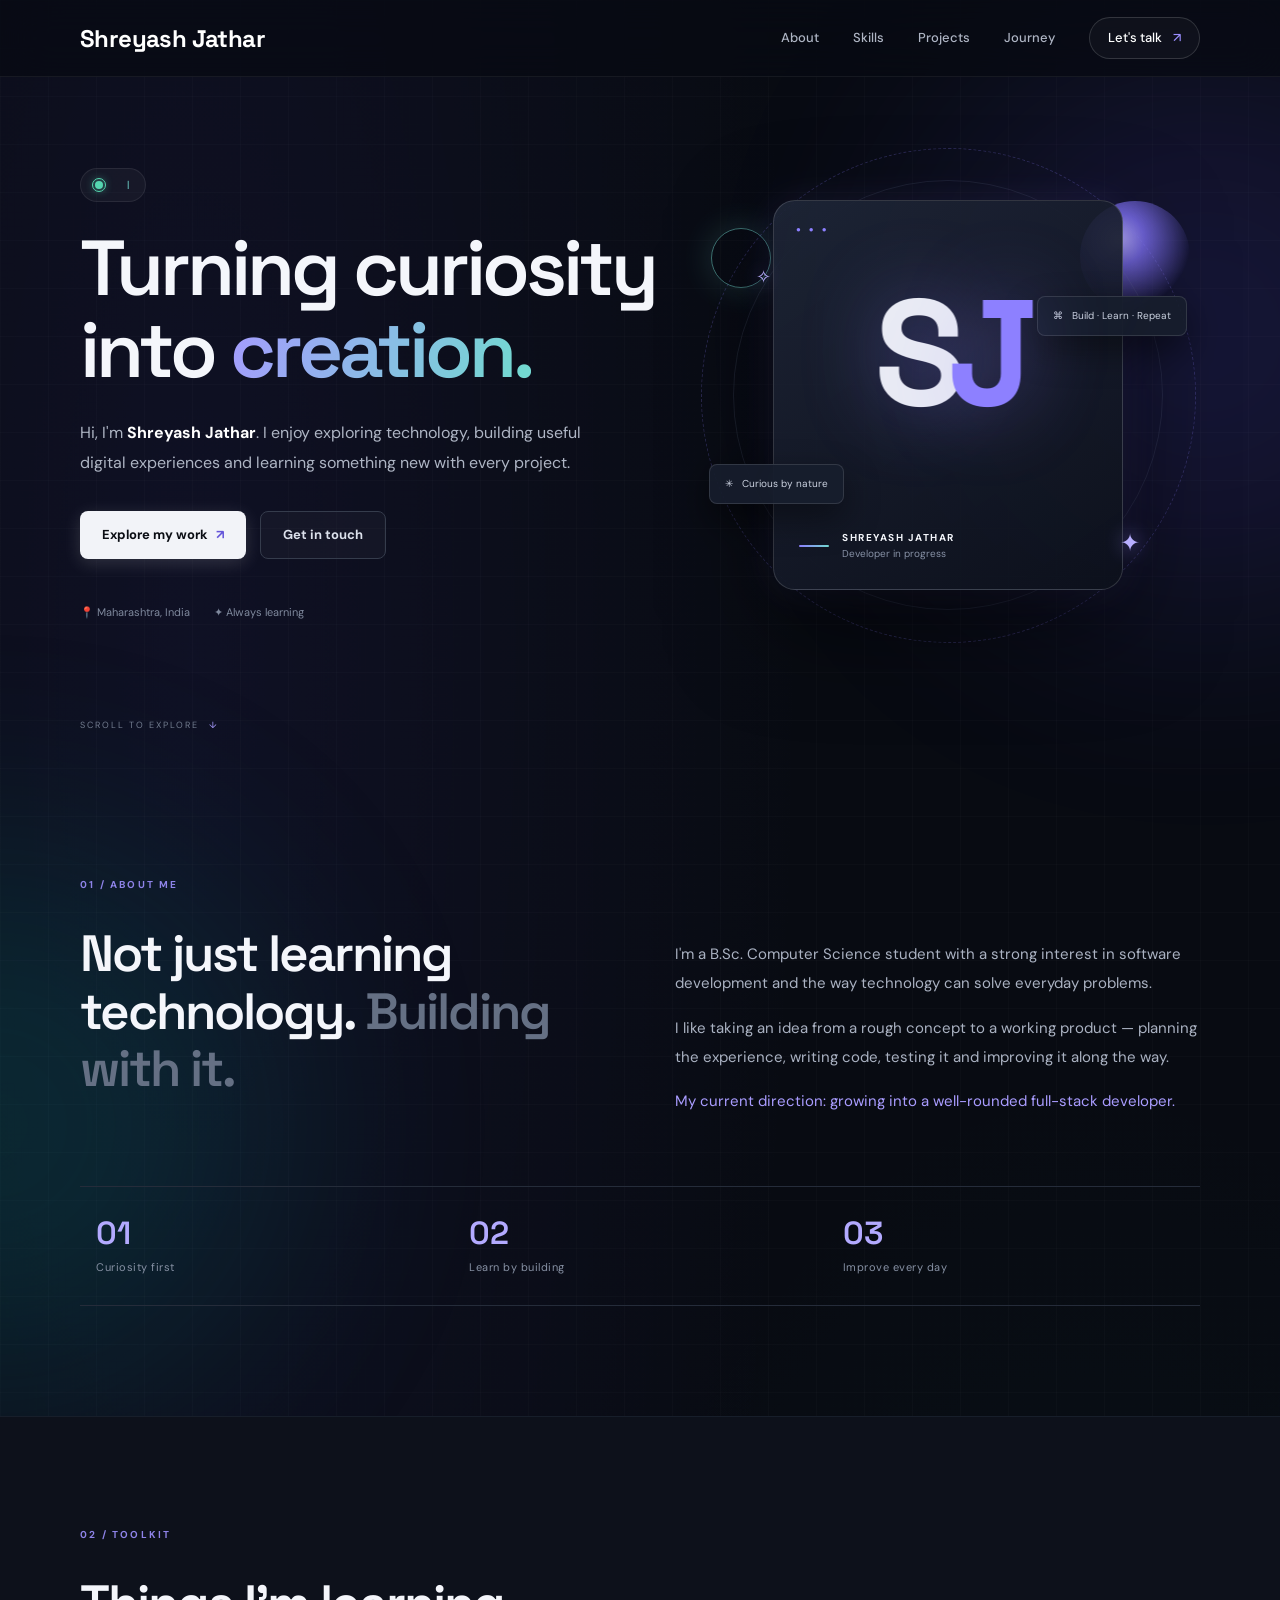
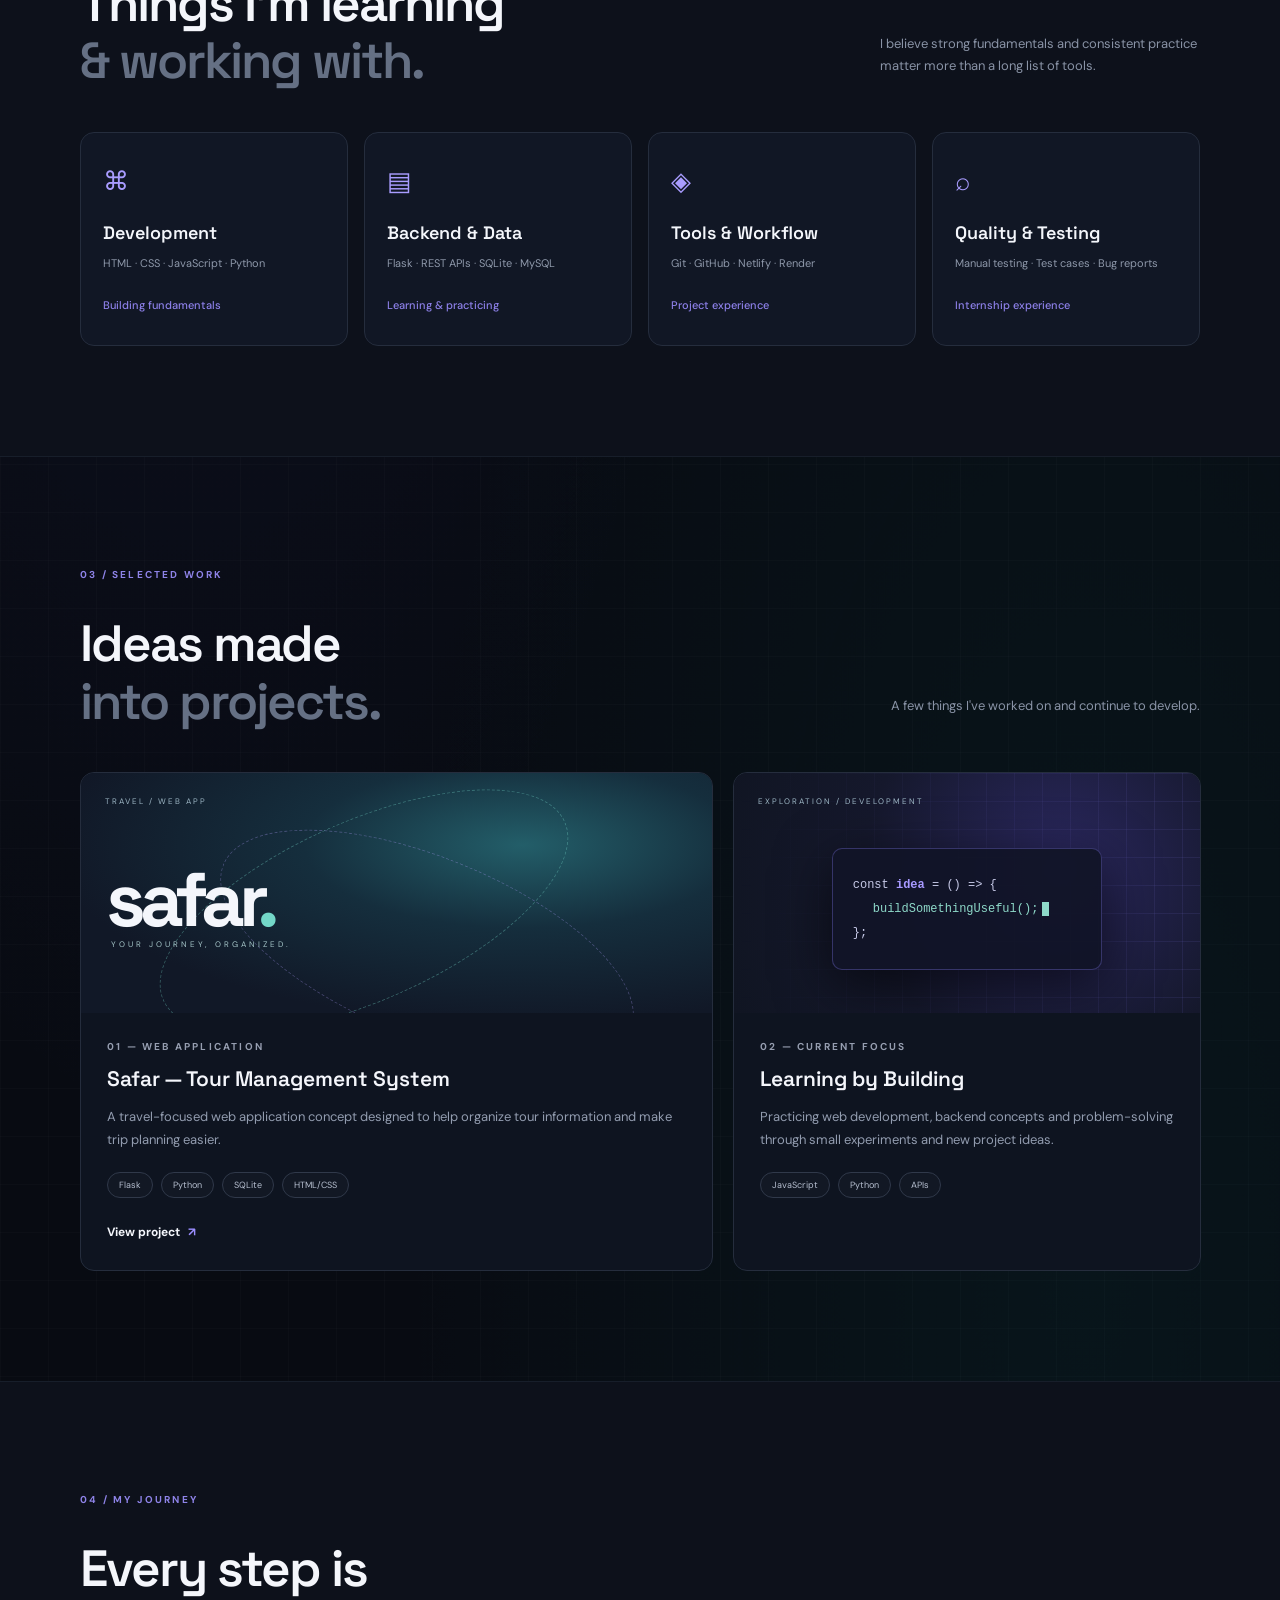
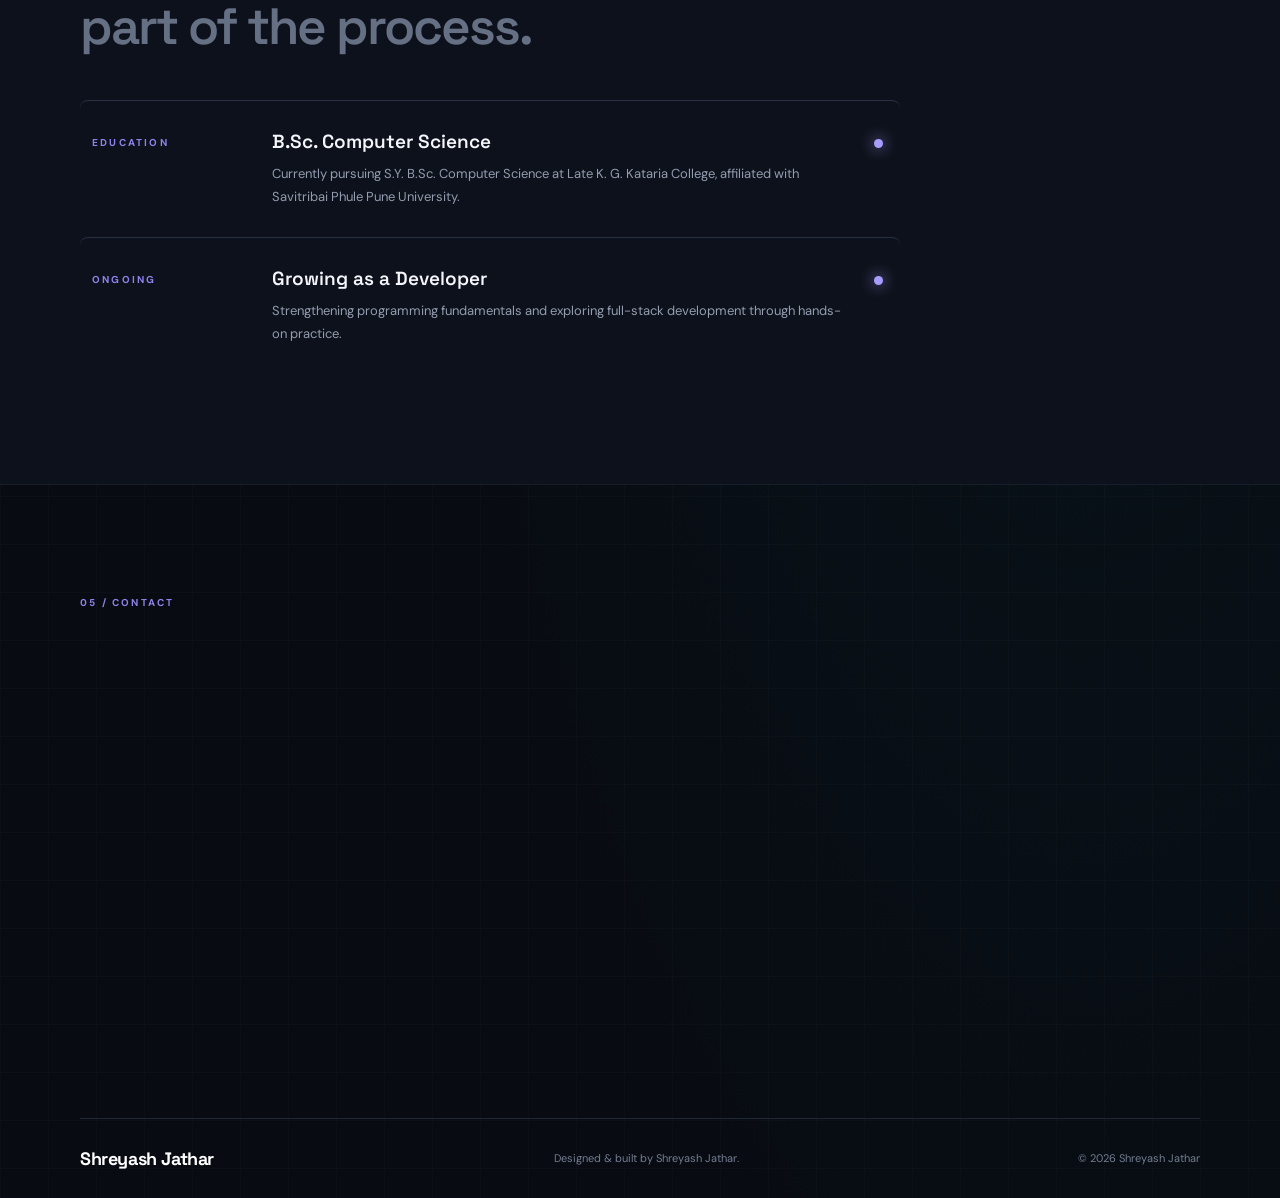
==== commit fa829527: "Remove Software Testing Intern experience from journey timeline" ====
--- a/index.html
+++ b/index.html
@@ -101,7 +101,6 @@
         <div class="section-heading"><h2>Every step is<br><span class="muted">part of the process.</span></h2></div>
         <div class="timeline">
           <div class="timeline-item reveal"><div class="timeline-year">EDUCATION</div><div><h3>B.Sc. Computer Science</h3><p>Currently pursuing S.Y. B.Sc. Computer Science at Late K. G. Kataria College, affiliated with Savitribai Phule Pune University.</p></div><span class="timeline-dot"></span></div>
-          <div class="timeline-item reveal"><div class="timeline-year">EXPERIENCE</div><div><h3>Software Testing Intern</h3><p>Worked on app testing activities, test scenarios and structured bug reporting as part of an internship with FTFL Technology Pvt. Ltd.</p></div><span class="timeline-dot"></span></div>
           <div class="timeline-item reveal"><div class="timeline-year">ONGOING</div><div><h3>Growing as a Developer</h3><p>Strengthening programming fundamentals and exploring full-stack development through hands-on practice.</p></div><span class="timeline-dot"></span></div>
         </div>
       </div>
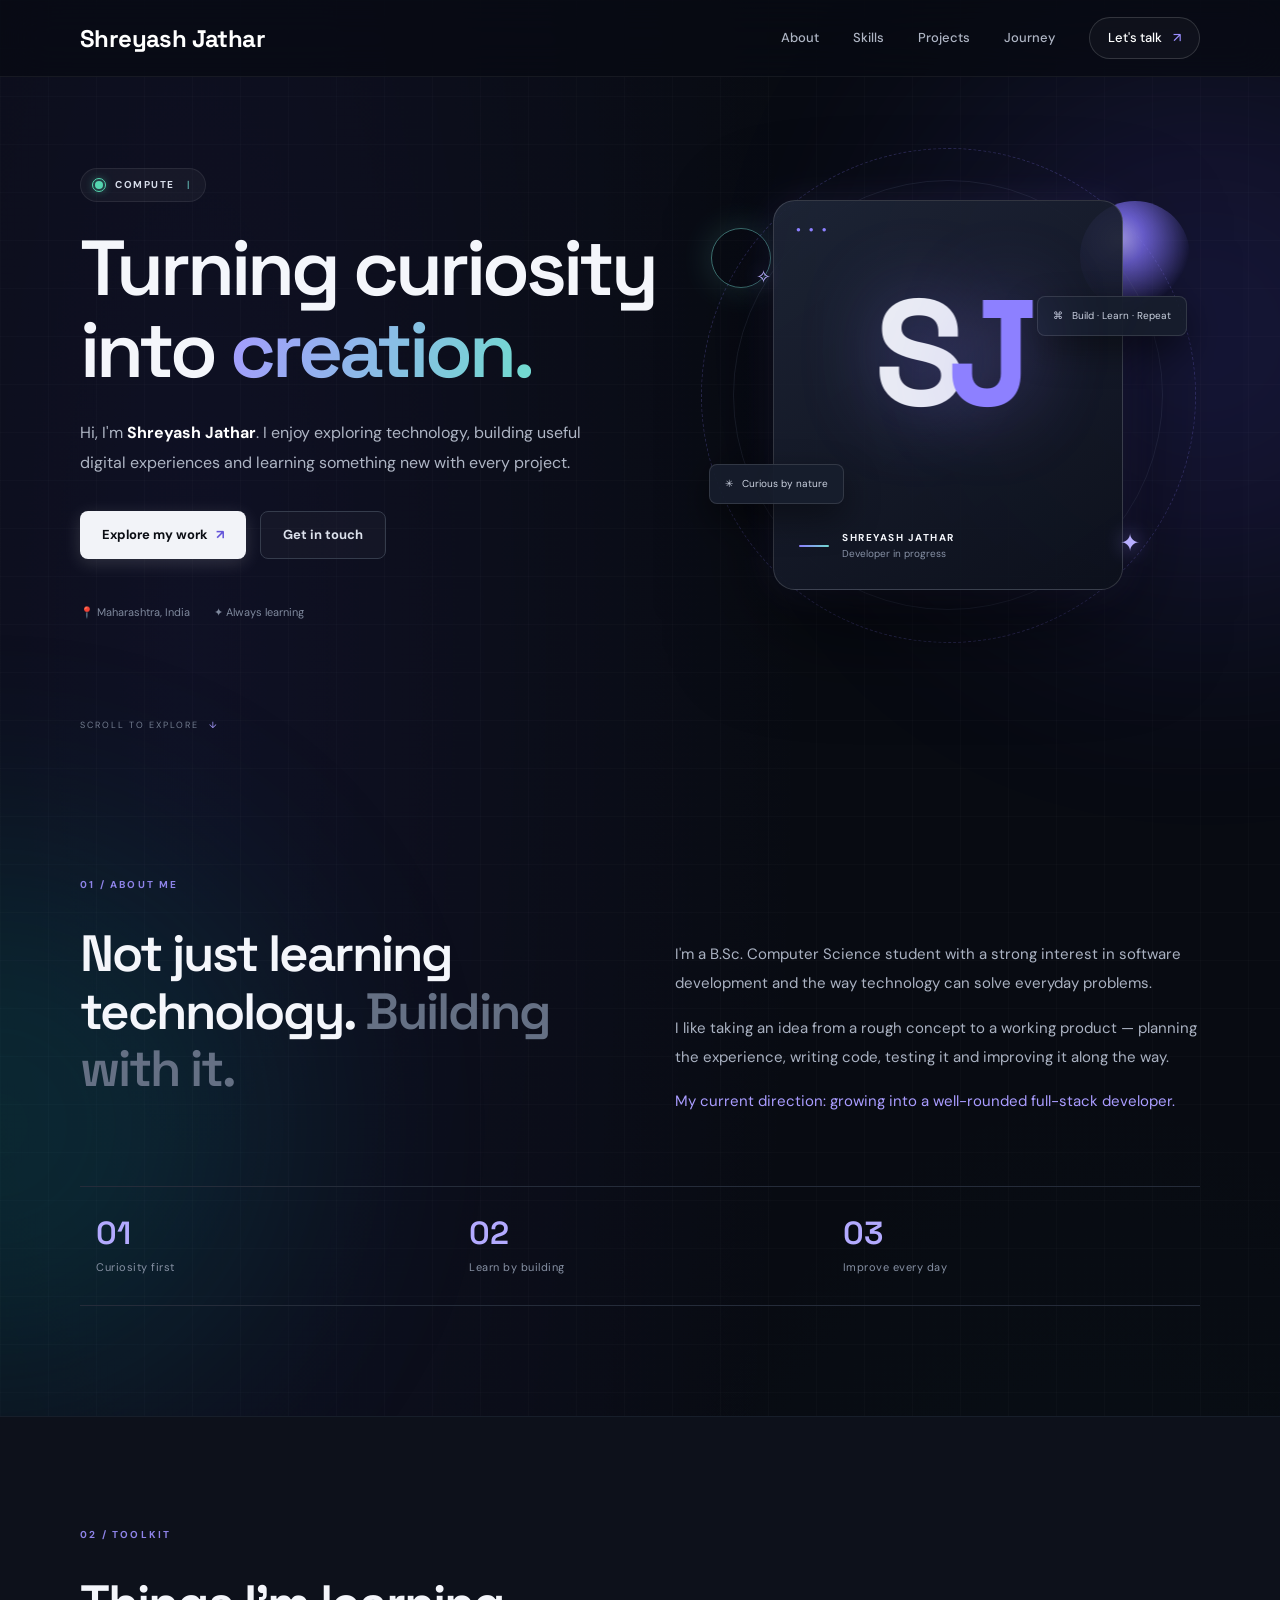
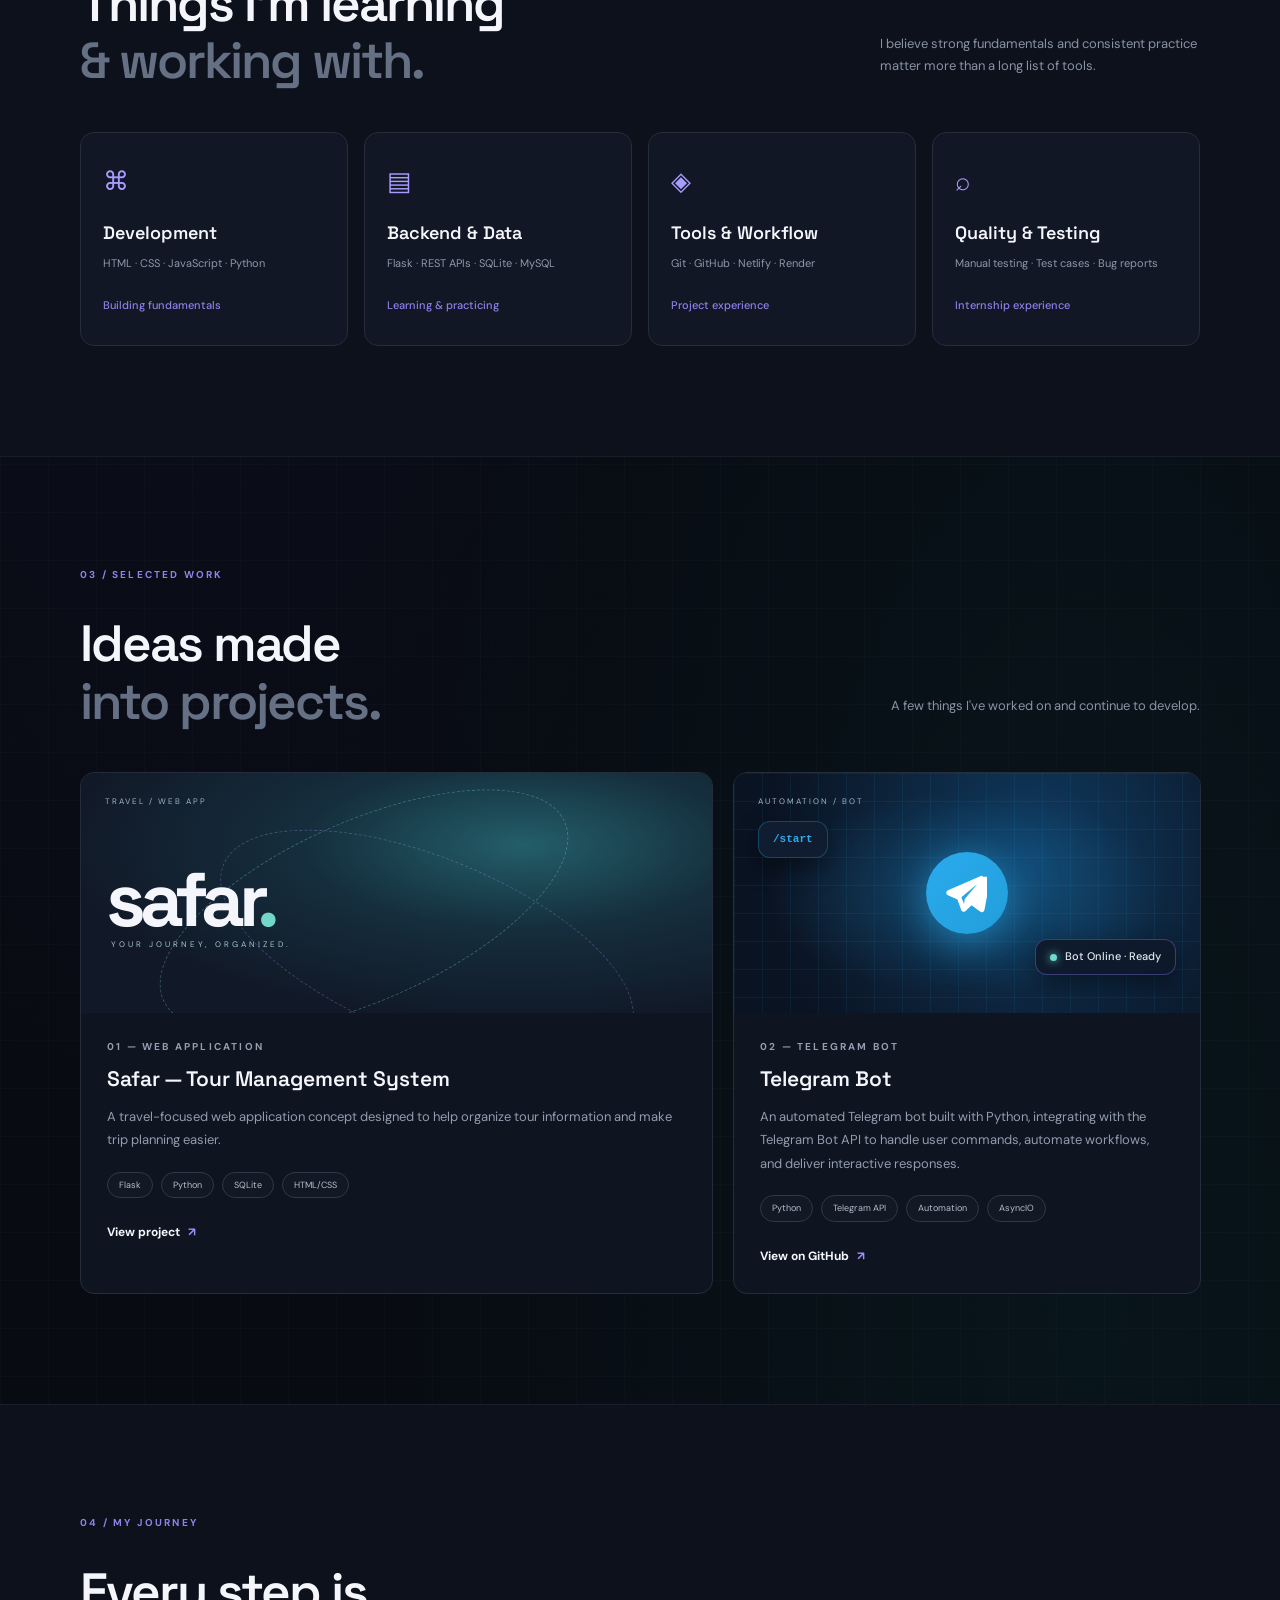
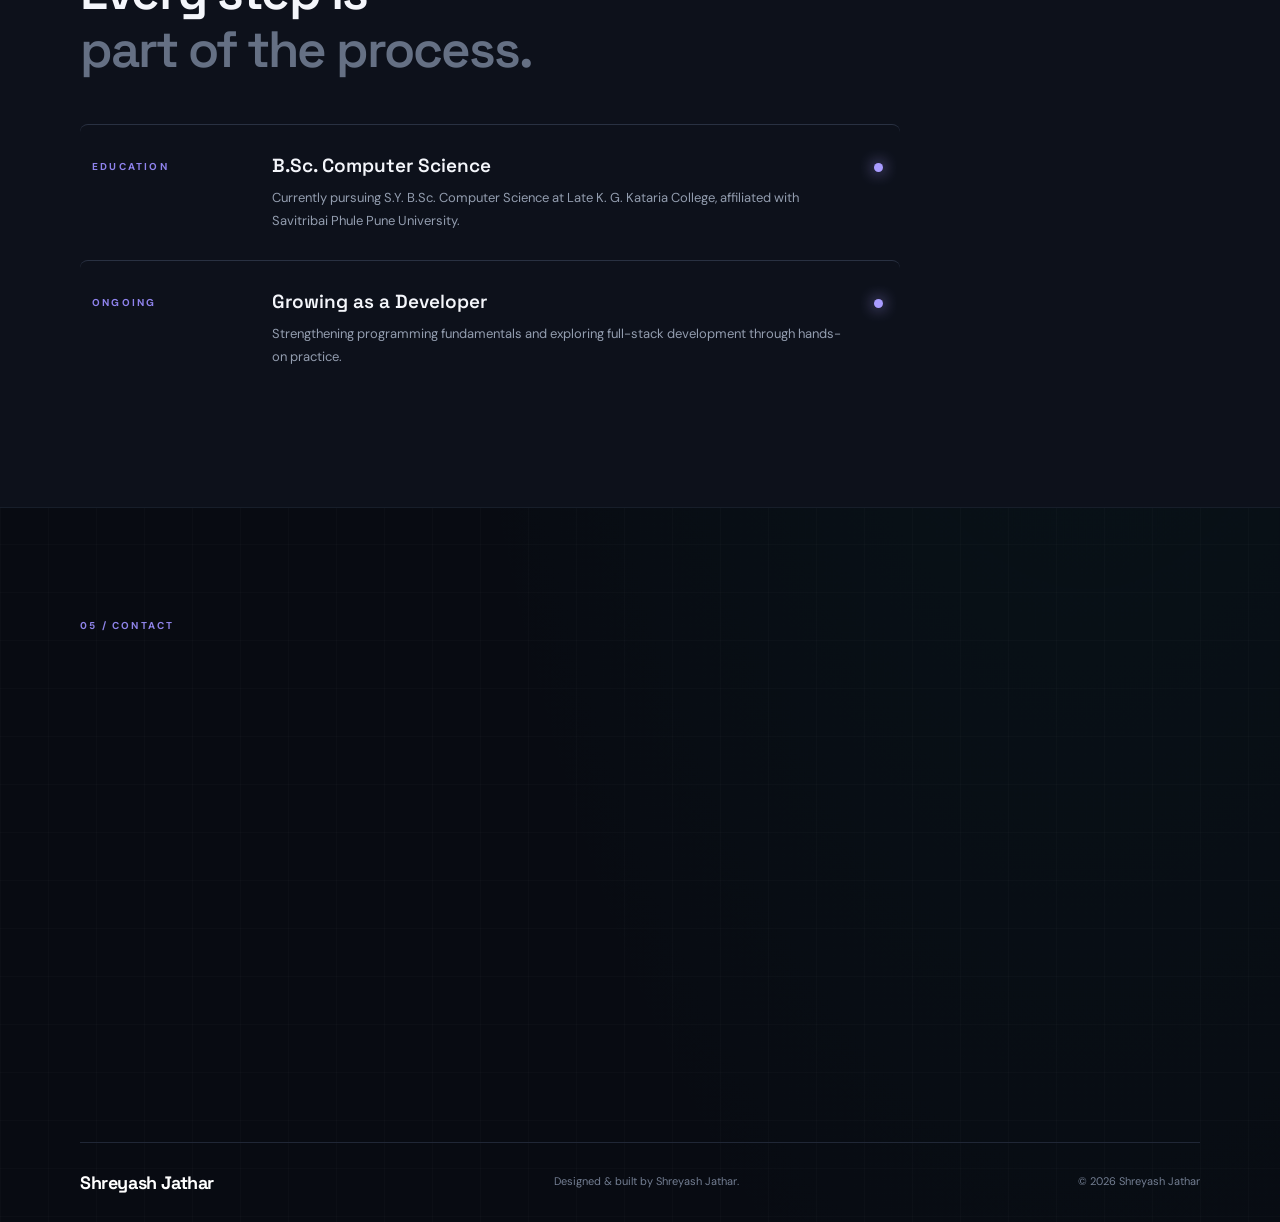
==== commit 33e0aaeb: "Add Telegram Bot project card with bespoke visual artwork and styling" ====
--- a/index.html
+++ b/index.html
@@ -89,8 +89,31 @@
           <div class="project-info"><div class="project-meta">01 — WEB APPLICATION</div><h3>Safar — Tour Management System</h3><p>A travel-focused web application concept designed to help organize tour information and make trip planning easier.</p><div class="tags"><span>Flask</span><span>Python</span><span>SQLite</span><span>HTML/CSS</span></div><a class="text-link" href="https://safar-by-sh.netlify.app/" target="_blank" rel="noreferrer">View project <span>↗</span></a></div>
         </article>
         <article class="project-card reveal">
-          <div class="project-art concept-art"><div class="grid-glow"></div><div class="code-window"><div>const <b>idea</b> = () =&gt; {</div><div class="indent">buildSomethingUseful();<span class="code-cursor" aria-hidden="true"></span></div><div>};</div></div><span class="art-label">EXPLORATION / DEVELOPMENT</span></div>
-          <div class="project-info"><div class="project-meta">02 — CURRENT FOCUS</div><h3>Learning by Building</h3><p>Practicing web development, backend concepts and problem-solving through small experiments and new project ideas.</p><div class="tags"><span>JavaScript</span><span>Python</span><span>APIs</span></div></div>
+          <div class="project-art telegram-art">
+            <div class="telegram-glow"></div>
+            <div class="telegram-circle">
+              <svg class="telegram-icon" viewBox="0 0 24 24" fill="none" xmlns="http://www.w3.org/2000/svg">
+                <path d="M21.928 2.537a1.5 1.5 0 0 0-1.637-.282L2.738 9.94a1.5 1.5 0 0 0-.083 2.766l5.222 2.238 2.067 5.787a1.5 1.5 0 0 0 2.532.441l3.08-3.08 4.67 3.502a1.5 1.5 0 0 0 2.378-.908l3.16-16.5a1.5 1.5 0 0 0-1.836-1.649zM10.02 13.79l8.69-7.24-6.85 8.22-.38 2.67-1.46-3.65z" fill="currentColor"/>
+              </svg>
+            </div>
+            <span class="art-label">AUTOMATION / BOT</span>
+            <div class="telegram-chat-bubble bubble-one">
+              <span class="bubble-cmd">/start</span>
+            </div>
+            <div class="telegram-chat-bubble bubble-two">
+              <span class="bot-status-dot"></span>
+              <span>Bot Online &middot; Ready</span>
+            </div>
+          </div>
+          <div class="project-info">
+            <div class="project-meta">02 — TELEGRAM BOT</div>
+            <h3>Telegram Bot</h3>
+            <p>An automated Telegram bot built with Python, integrating with the Telegram Bot API to handle user commands, automate workflows, and deliver interactive responses.</p>
+            <div class="tags">
+              <span>Python</span><span>Telegram API</span><span>Automation</span><span>AsyncIO</span>
+            </div>
+            <a class="text-link" href="https://github.com/ShreyashJathar" target="_blank" rel="noreferrer">View on GitHub <span>↗</span></a>
+          </div>
         </article>
       </div>
     </section>
--- a/style.css
+++ b/style.css
@@ -1102,6 +1102,123 @@
   background: radial-gradient(circle at 70% 40%, #2b2860, #15182c 55%, #101522);
 }
 
+.telegram-art {
+  background: radial-gradient(circle at 65% 35%, #0f3d64 0%, #0d243c 45%, #0a1322 80%);
+  display: flex;
+  align-items: center;
+  justify-content: center;
+  position: relative;
+}
+
+.telegram-glow {
+  position: absolute;
+  inset: 0;
+  background-image: 
+    radial-gradient(ellipse at 50% 50%, rgba(42, 171, 238, 0.22), transparent 60%),
+    linear-gradient(rgba(42, 171, 238, 0.08) 1px, transparent 1px),
+    linear-gradient(90deg, rgba(42, 171, 238, 0.08) 1px, transparent 1px);
+  background-size: 100% 100%, 28px 28px, 28px 28px;
+}
+
+.telegram-circle {
+  width: 82px;
+  height: 82px;
+  border-radius: 50%;
+  background: linear-gradient(135deg, #2AABEE 0%, #229ED9 100%);
+  display: flex;
+  align-items: center;
+  justify-content: center;
+  box-shadow: 0 10px 35px rgba(42, 171, 238, 0.45), 0 0 60px rgba(42, 171, 238, 0.25);
+  position: relative;
+  z-index: 2;
+  transition: transform 0.4s cubic-bezier(0.16, 1, 0.3, 1), box-shadow 0.4s ease;
+  animation: telegramFloat 6s ease-in-out infinite;
+}
+
+.project-card:hover .telegram-circle {
+  transform: scale(1.1) rotate(-4deg);
+  box-shadow: 0 15px 45px rgba(42, 171, 238, 0.65), 0 0 80px rgba(42, 171, 238, 0.4);
+}
+
+@keyframes telegramFloat {
+  0%, 100% {
+    transform: translateY(0);
+  }
+  50% {
+    transform: translateY(-8px);
+  }
+}
+
+.telegram-icon {
+  width: 44px;
+  height: 44px;
+  color: #ffffff;
+  margin-left: -3px;
+  margin-top: 1px;
+}
+
+.telegram-chat-bubble {
+  position: absolute;
+  padding: 8px 14px;
+  border-radius: 12px;
+  font-size: 11px;
+  font-weight: 500;
+  backdrop-filter: blur(10px);
+  -webkit-backdrop-filter: blur(10px);
+  z-index: 3;
+  transition: transform 0.4s cubic-bezier(0.16, 1, 0.3, 1);
+}
+
+.bubble-one {
+  top: 48px;
+  left: 24px;
+  background: rgba(18, 30, 49, 0.88);
+  border: 1px solid rgba(42, 171, 238, 0.3);
+  color: #72d9d0;
+  box-shadow: 0 10px 25px rgba(0, 0, 0, 0.4);
+}
+
+.bubble-two {
+  bottom: 38px;
+  right: 24px;
+  background: rgba(15, 25, 42, 0.92);
+  border: 1px solid rgba(141, 128, 255, 0.35);
+  color: #e2e8f0;
+  display: flex;
+  align-items: center;
+  gap: 8px;
+  box-shadow: 0 10px 25px rgba(0, 0, 0, 0.4);
+}
+
+.project-card:hover .bubble-one {
+  transform: translateY(-4px) translateX(-3px);
+}
+
+.project-card:hover .bubble-two {
+  transform: translateY(4px) translateX(3px);
+}
+
+.bubble-cmd {
+  font-family: monospace;
+  font-weight: 700;
+  color: #2AABEE;
+}
+
+.bot-status-dot {
+  width: 7px;
+  height: 7px;
+  border-radius: 50%;
+  background: #72d9d0;
+  box-shadow: 0 0 8px #72d9d0;
+  display: inline-block;
+  animation: botDotPulse 2s ease-in-out infinite;
+}
+
+@keyframes botDotPulse {
+  0%, 100% { opacity: 0.6; transform: scale(0.9); }
+  50% { opacity: 1; transform: scale(1.2); }
+}
+
 .grid-glow {
   position: absolute;
   inset: 0;
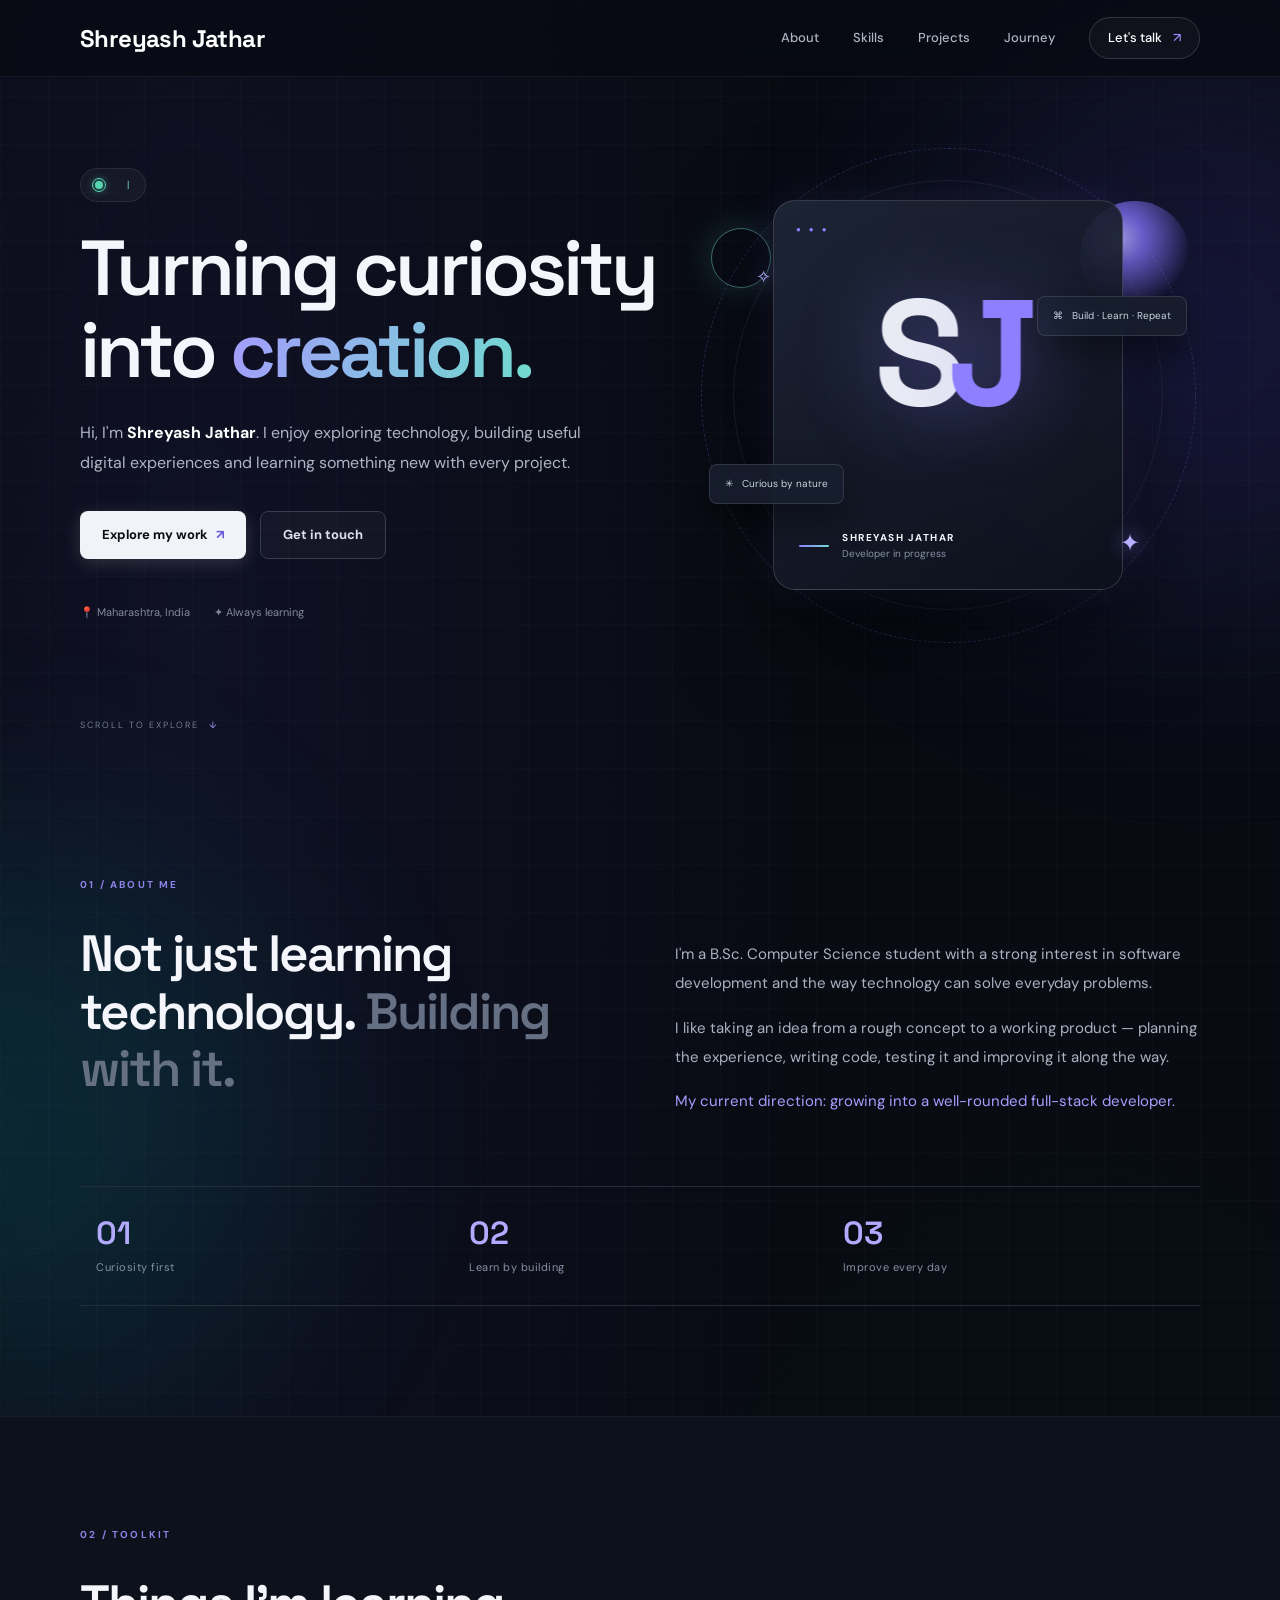
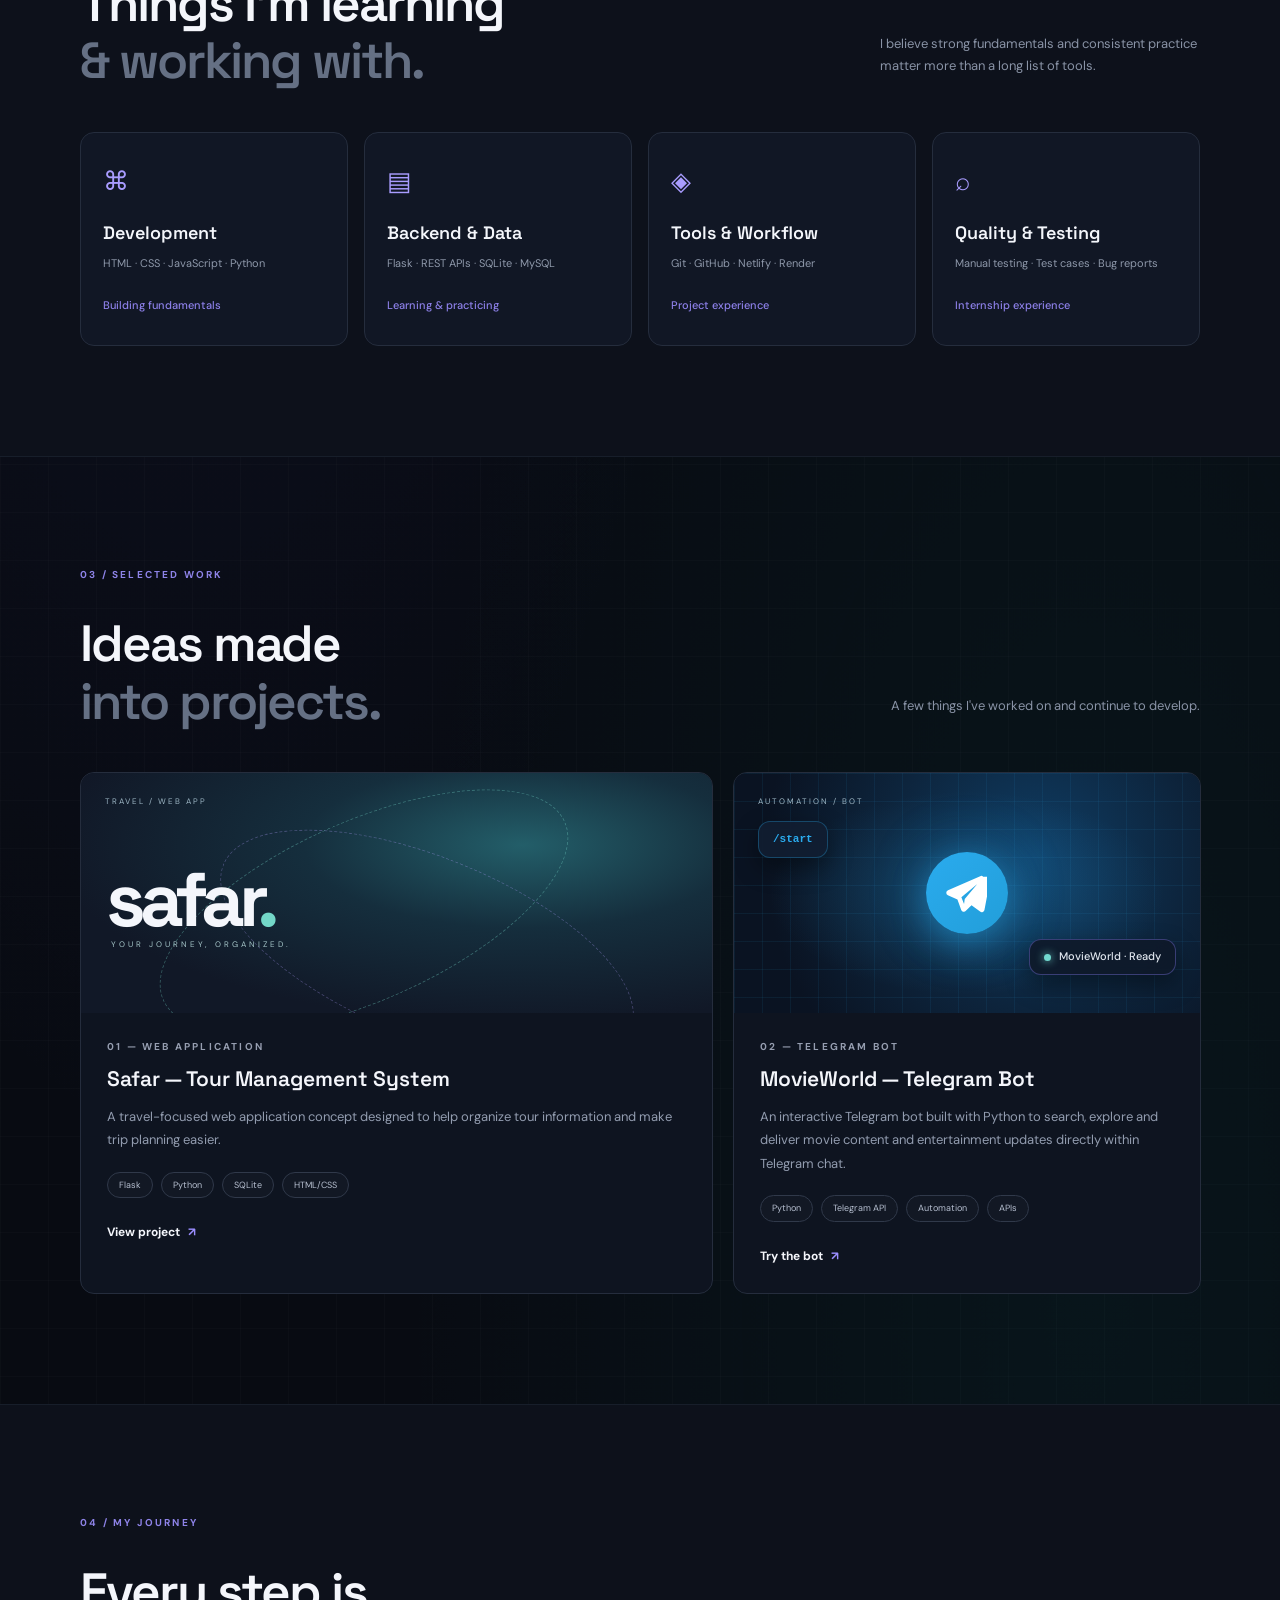
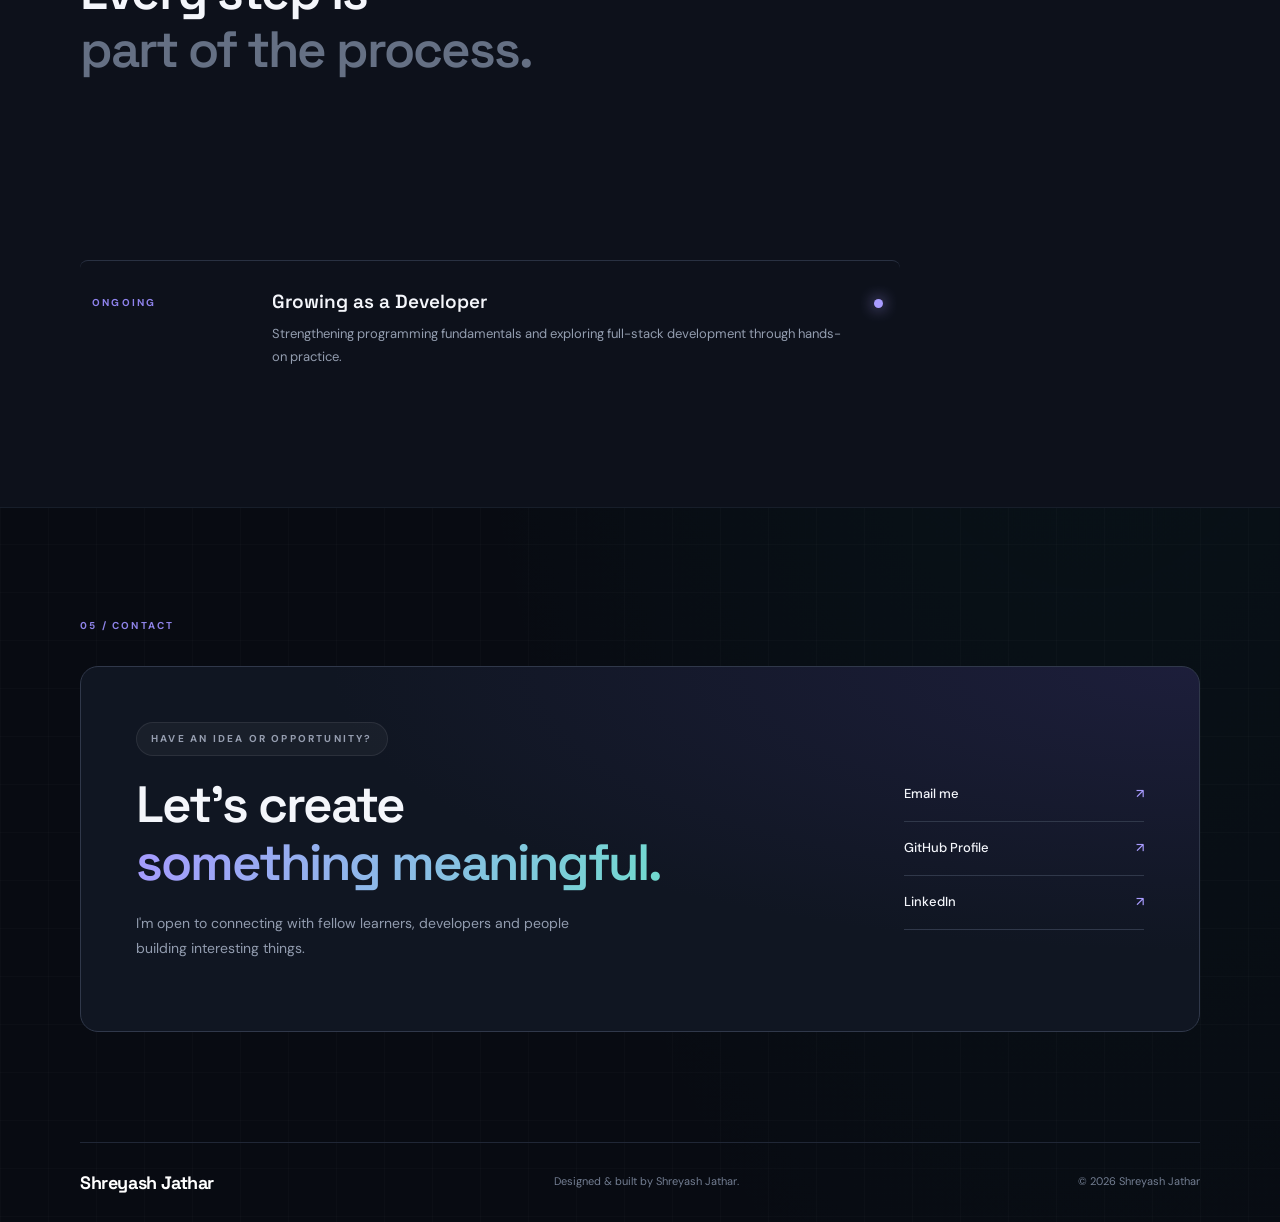
==== commit 71dae290: "Update Telegram bot project link to MovieWorld bot" ====
--- a/index.html
+++ b/index.html
@@ -102,17 +102,17 @@
             </div>
             <div class="telegram-chat-bubble bubble-two">
               <span class="bot-status-dot"></span>
-              <span>Bot Online &middot; Ready</span>
+              <span>MovieWorld &middot; Ready</span>
             </div>
           </div>
           <div class="project-info">
             <div class="project-meta">02 — TELEGRAM BOT</div>
-            <h3>Telegram Bot</h3>
-            <p>An automated Telegram bot built with Python, integrating with the Telegram Bot API to handle user commands, automate workflows, and deliver interactive responses.</p>
+            <h3>MovieWorld — Telegram Bot</h3>
+            <p>An interactive Telegram bot built with Python to search, explore and deliver movie content and entertainment updates directly within Telegram chat.</p>
             <div class="tags">
-              <span>Python</span><span>Telegram API</span><span>Automation</span><span>AsyncIO</span>
+              <span>Python</span><span>Telegram API</span><span>Automation</span><span>APIs</span>
             </div>
-            <a class="text-link" href="https://github.com/ShreyashJathar" target="_blank" rel="noreferrer">View on GitHub <span>↗</span></a>
+            <a class="text-link" href="https://web.telegram.org/k/#@Movieworld_by_ShreyashJatharbot" target="_blank" rel="noreferrer">Try the bot <span>↗</span></a>
           </div>
         </article>
       </div>
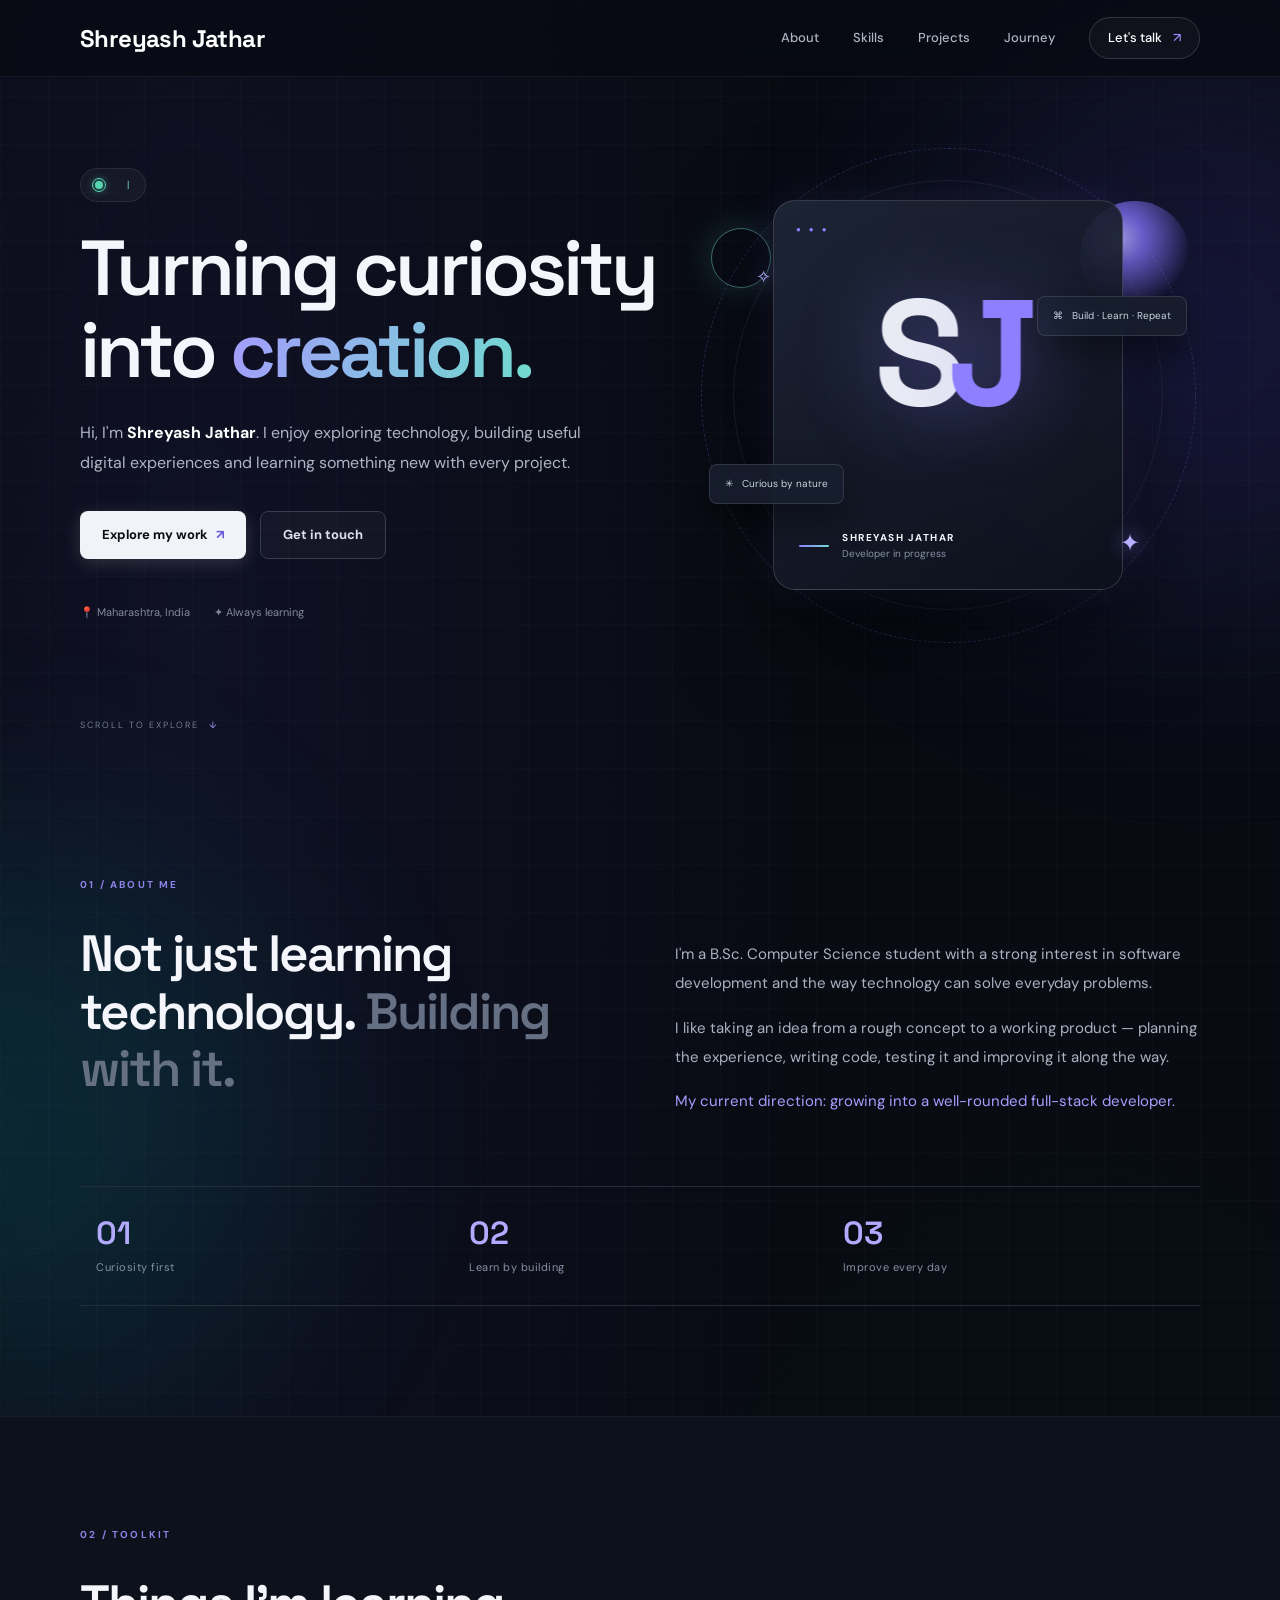
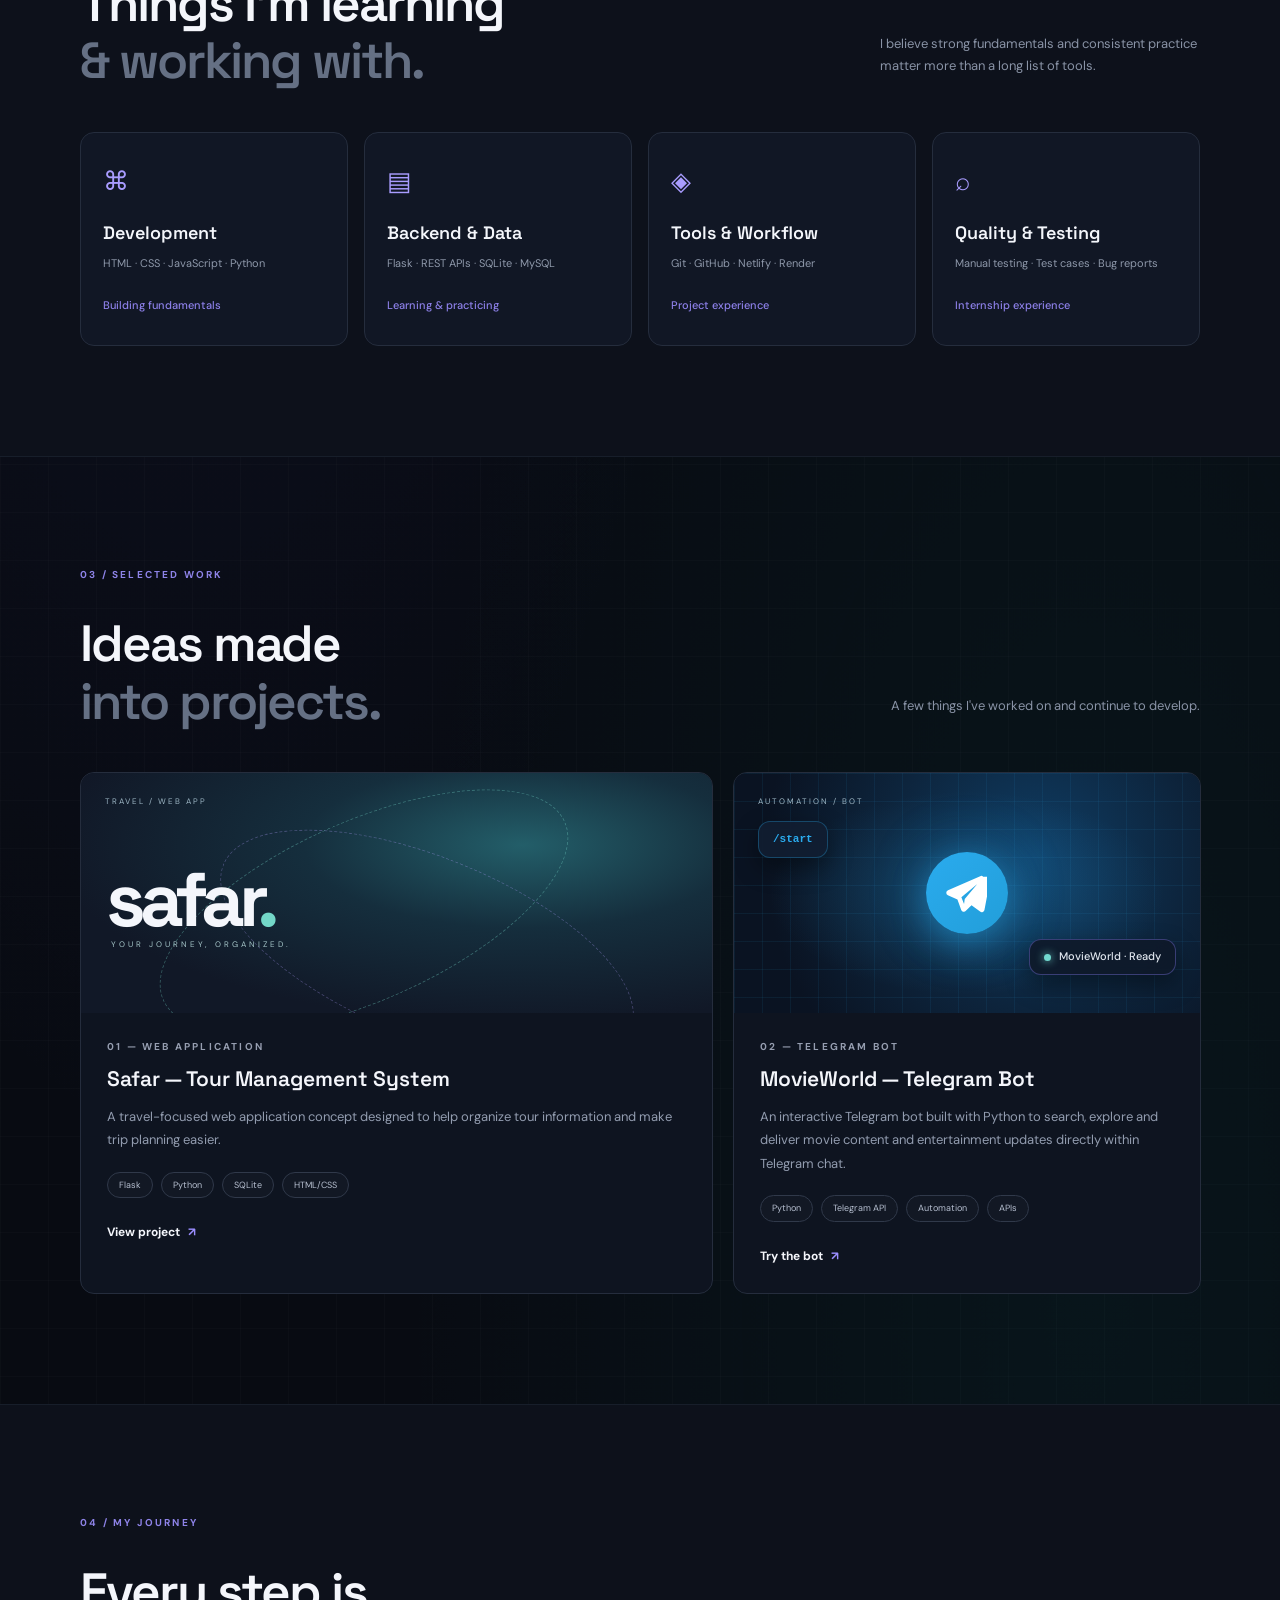
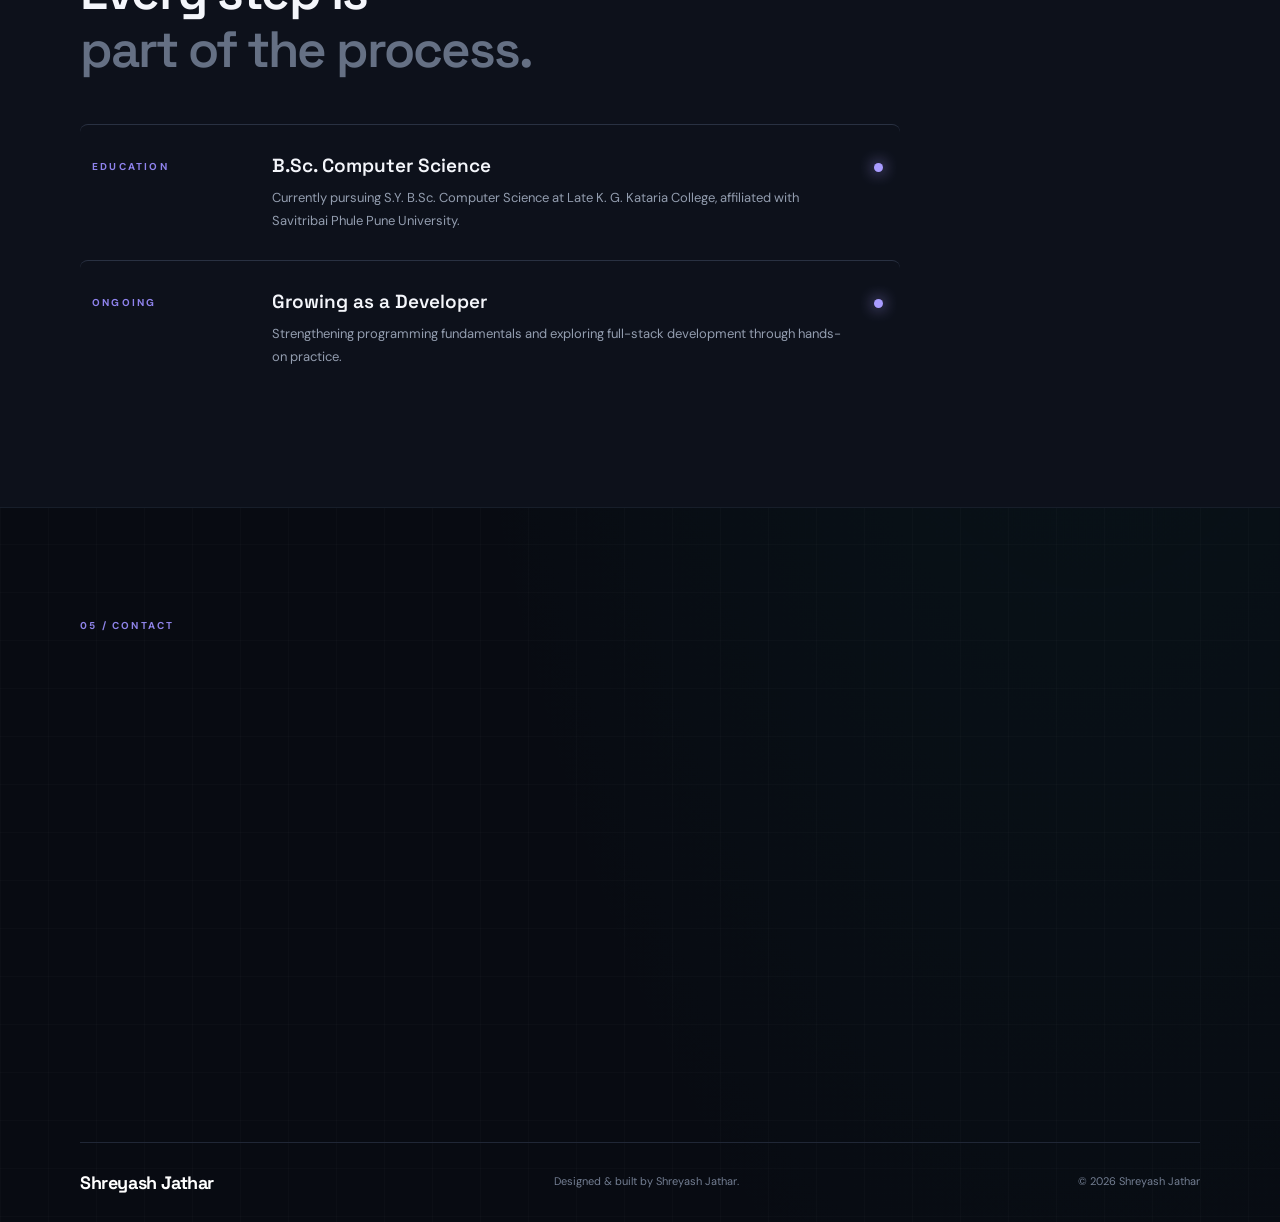
==== commit ff5e30db: "Add WhatsApp direct chat link to Contact section" ====
--- a/index.html
+++ b/index.html
@@ -131,7 +131,7 @@
 
     <section class="section container contact-section" id="contact">
       <div class="section-kicker">05 / CONTACT</div>
-      <div class="contact-panel reveal"><div><div class="eyebrow">HAVE AN IDEA OR OPPORTUNITY?</div><h2>Let's create<br><span class="gradient-text">something meaningful.</span></h2><p>I'm open to connecting with fellow learners, developers and people building interesting things.</p></div><div class="contact-links"><a href="mailto:shreyashjathar1@gmail.com">Email me <span>↗</span></a><a href="https://github.com/ShreyashJathar" target="_blank" rel="noopener noreferrer" aria-label="Visit Shreyash Jathar on GitHub">GitHub Profile <span>↗</span></a><a href="https://www.linkedin.com/in/shreyash-jathar-0607652bb/" target="_blank" rel="noopener noreferrer">LinkedIn <span>↗</span></a></div></div>
+      <div class="contact-panel reveal"><div><div class="eyebrow">HAVE AN IDEA OR OPPORTUNITY?</div><h2>Let's create<br><span class="gradient-text">something meaningful.</span></h2><p>I'm open to connecting with fellow learners, developers and people building interesting things.</p></div><div class="contact-links"><a href="mailto:shreyashjathar1@gmail.com">Email me <span>↗</span></a><a href="https://wa.me/919822053589" target="_blank" rel="noopener noreferrer" aria-label="Message Shreyash Jathar on WhatsApp">WhatsApp <span>↗</span></a><a href="https://github.com/ShreyashJathar" target="_blank" rel="noopener noreferrer" aria-label="Visit Shreyash Jathar on GitHub">GitHub Profile <span>↗</span></a><a href="https://www.linkedin.com/in/shreyash-jathar-0607652bb/" target="_blank" rel="noopener noreferrer">LinkedIn <span>↗</span></a></div></div>
     </section>
   </main>
 
